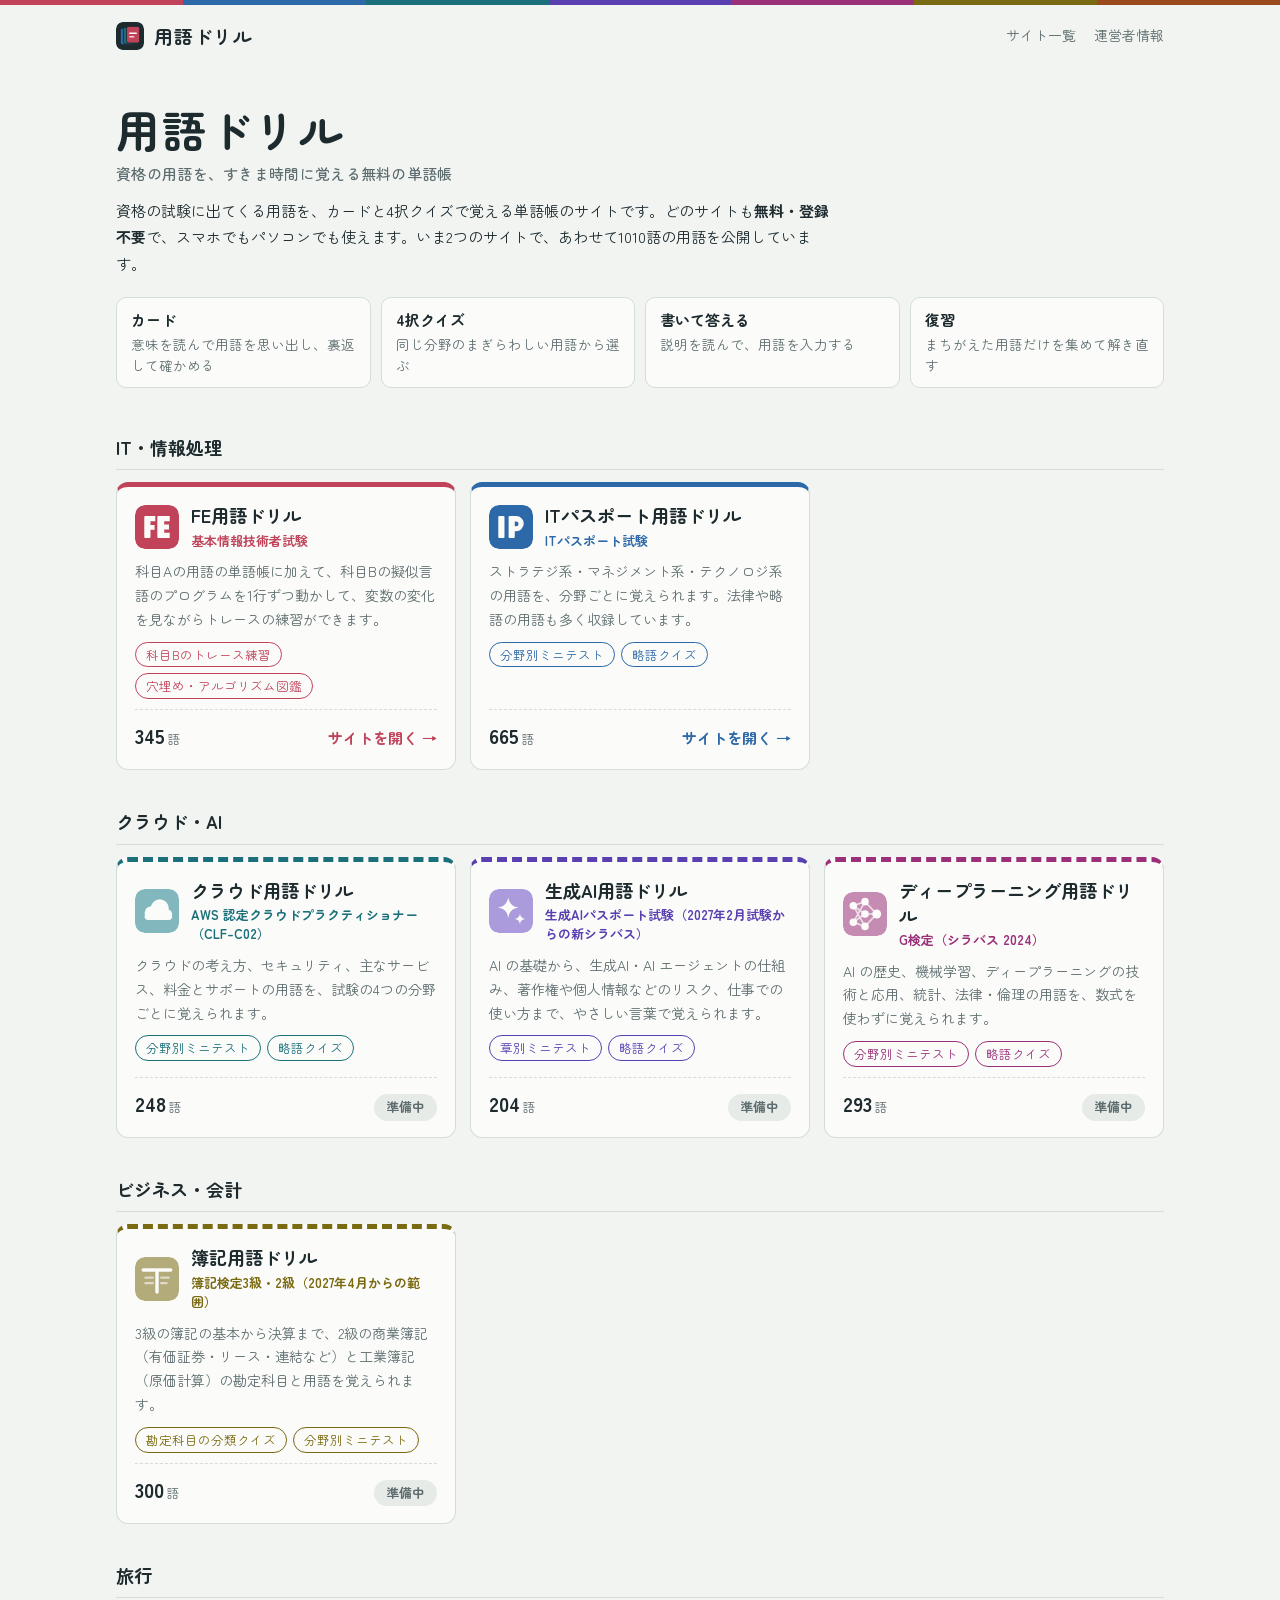
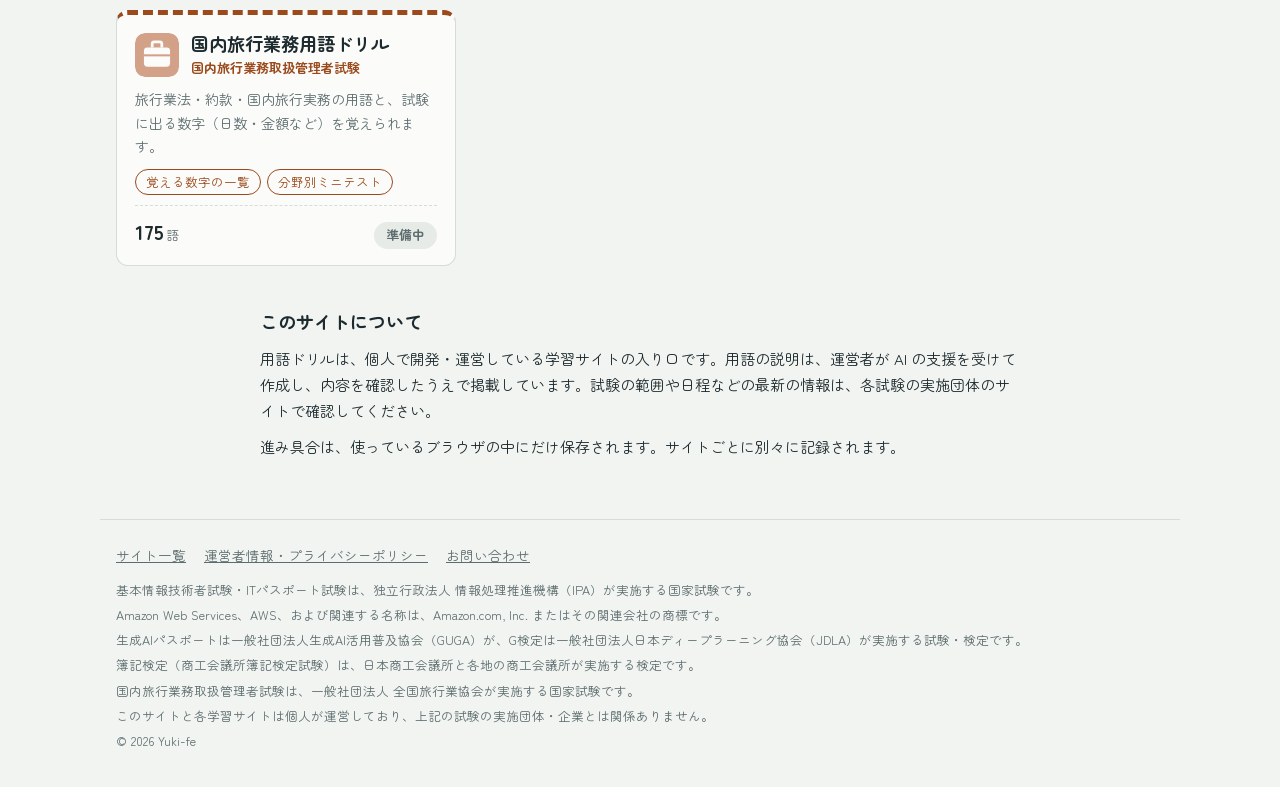
==== docs/index.html @ 8e2fbd69 "簿記用語ドリルの紹介を3級・2級に Co-Authored-By: Claude Opus 5.5 <noreply@anthropic.com>" ====
<!doctype html>
<html lang="ja">
<head>
<meta charset="utf-8">
<meta name="viewport" content="width=device-width, initial-scale=1">
<title>用語ドリル｜資格の用語を、すきま時間に覚える無料の単語帳</title>
<meta name="description" content="基本情報技術者試験・ITパスポート・AWS 認定クラウドプラクティショナー・生成AIパスポート・G検定・簿記検定3級・2級・国内旅行業務取扱管理者の用語を、カードと4択クイズで覚えられる無料の単語帳サイトの一覧です。登録不要で、スマホでも使えます。">
<link rel="canonical" href="https://yogo-drill.com/">
<meta property="og:type" content="website">
<meta property="og:title" content="用語ドリル｜資格の用語を、すきま時間に覚える無料の単語帳">
<meta property="og:description" content="基本情報技術者試験・ITパスポート・AWS 認定クラウドプラクティショナー・生成AIパスポート・G検定・簿記検定3級・2級・国内旅行業務取扱管理者の用語を、カードと4択クイズで覚えられる無料の単語帳サイトの一覧です。登録不要で、スマホでも使えます。">
<meta property="og:url" content="https://yogo-drill.com/">
<meta property="og:site_name" content="用語ドリル">
<meta name="theme-color" content="#1d2a2e">
<link rel="icon" href="favicon.ico" sizes="48x48">
<link rel="icon" href="favicon.svg" type="image/svg+xml">
<link rel="apple-touch-icon" href="apple-touch-icon.png">
<link rel="preconnect" href="https://fonts.googleapis.com">
<link rel="preconnect" href="https://fonts.gstatic.com" crossorigin>
<link rel="stylesheet" href="https://fonts.googleapis.com/css2?family=Zen+Maru+Gothic:wght@400;500;700&display=swap">
<link rel="stylesheet" href="assets/style.css">

<script type="application/ld+json">{"@context": "https://schema.org", "@type": "WebSite", "name": "用語ドリル", "url": "https://yogo-drill.com/", "description": "基本情報技術者試験・ITパスポート・AWS 認定クラウドプラクティショナー・生成AIパスポート・G検定・簿記検定3級・2級・国内旅行業務取扱管理者の用語を、カードと4択クイズで覚えられる無料の単語帳サイトの一覧です。登録不要で、スマホでも使えます。"}</script><script type="application/ld+json">{"@context": "https://schema.org", "@type": "ItemList", "name": "用語ドリルのサイト一覧", "itemListElement": [{"@type": "ListItem", "position": 1, "name": "FE用語ドリル", "url": "https://fe.yogo-drill.com/"}, {"@type": "ListItem", "position": 2, "name": "ITパスポート用語ドリル", "url": "https://ip.yogo-drill.com/"}]}</script>
</head>
<body>
<div class="stripe" aria-hidden="true"><i style="background:#c0435a"></i><i style="background:#2d68a8"></i><i style="background:#1a6f7a"></i><i style="background:#5a3fb0"></i><i style="background:#9b2f7a"></i><i style="background:#7a6a12"></i><i style="background:#9a4a1c"></i></div>
<header class="site-head">
  <a class="brand" href="index.html"><img src="favicon.svg" alt="" width="28" height="28">用語ドリル</a>
  <nav aria-label="メニュー"><a href="index.html#sites">サイト一覧</a><a href="about.html">運営者情報</a></nav>
</header>

<main>
  <section class="hero">
    <h1>用語ドリル<small>資格の用語を、すきま時間に覚える無料の単語帳</small></h1>
    <p>資格の試験に出てくる用語を、カードと4択クイズで覚える単語帳のサイトです。どのサイトも<b>無料・登録不要</b>で、スマホでもパソコンでも使えます。いま2つのサイトで、あわせて1010語の用語を公開しています。</p>
    <ul class="features">
      <li><b>カード</b>意味を読んで用語を思い出し、裏返して確かめる</li>
      <li><b>4択クイズ</b>同じ分野のまぎらわしい用語から選ぶ</li>
      <li><b>書いて答える</b>説明を読んで、用語を入力する</li>
      <li><b>復習</b>まちがえた用語だけを集めて解き直す</li>
    </ul>
  </section>
  <div id="sites"><section class="group"><h2>IT・情報処理</h2><div class="cards"><a class="card" href="https://fe.yogo-drill.com/" style="--cl:#c0435a;--cd:#ec7d91"><div class="card-head"><img src="icons/fe.svg" alt="" width="44" height="44"><div><h3>FE用語ドリル</h3><p class="exam">基本情報技術者試験</p></div></div><p class="desc">科目Aの用語の単語帳に加えて、科目Bの擬似言語のプログラムを1行ずつ動かして、変数の変化を見ながらトレースの練習ができます。</p><ul class="points"><li>科目Bのトレース練習</li><li>穴埋め・アルゴリズム図鑑</li></ul><div class="card-foot"><span class="count"><b>345</b>語</span><span class="go">サイトを開く →</span></div></a><a class="card" href="https://ip.yogo-drill.com/" style="--cl:#2d68a8;--cd:#7db0ea"><div class="card-head"><img src="icons/ip.svg" alt="" width="44" height="44"><div><h3>ITパスポート用語ドリル</h3><p class="exam">ITパスポート試験</p></div></div><p class="desc">ストラテジ系・マネジメント系・テクノロジ系の用語を、分野ごとに覚えられます。法律や略語の用語も多く収録しています。</p><ul class="points"><li>分野別ミニテスト</li><li>略語クイズ</li></ul><div class="card-foot"><span class="count"><b>665</b>語</span><span class="go">サイトを開く →</span></div></a></div></section><section class="group"><h2>クラウド・AI</h2><div class="cards"><div class="card is-soon" style="--cl:#1a6f7a;--cd:#6cc3cf"><div class="card-head"><img src="icons/cloud.svg" alt="" width="44" height="44"><div><h3>クラウド用語ドリル</h3><p class="exam">AWS 認定クラウドプラクティショナー（CLF-C02）</p></div></div><p class="desc">クラウドの考え方、セキュリティ、主なサービス、料金とサポートの用語を、試験の4つの分野ごとに覚えられます。</p><ul class="points"><li>分野別ミニテスト</li><li>略語クイズ</li></ul><div class="card-foot"><span class="count"><b>248</b>語</span><span class="soon">準備中</span></div></div><div class="card is-soon" style="--cl:#5a3fb0;--cd:#b7a4f0"><div class="card-head"><img src="icons/genai.svg" alt="" width="44" height="44"><div><h3>生成AI用語ドリル</h3><p class="exam">生成AIパスポート試験（2027年2月試験からの新シラバス）</p></div></div><p class="desc">AI の基礎から、生成AI・AI エージェントの仕組み、著作権や個人情報などのリスク、仕事での使い方まで、やさしい言葉で覚えられます。</p><ul class="points"><li>章別ミニテスト</li><li>略語クイズ</li></ul><div class="card-foot"><span class="count"><b>204</b>語</span><span class="soon">準備中</span></div></div><div class="card is-soon" style="--cl:#9b2f7a;--cd:#ec8fcd"><div class="card-head"><img src="icons/dl.svg" alt="" width="44" height="44"><div><h3>ディープラーニング用語ドリル</h3><p class="exam">G検定（シラバス 2024）</p></div></div><p class="desc">AI の歴史、機械学習、ディープラーニングの技術と応用、統計、法律・倫理の用語を、数式を使わずに覚えられます。</p><ul class="points"><li>分野別ミニテスト</li><li>略語クイズ</li></ul><div class="card-foot"><span class="count"><b>293</b>語</span><span class="soon">準備中</span></div></div></div></section><section class="group"><h2>ビジネス・会計</h2><div class="cards"><div class="card is-soon" style="--cl:#7a6a12;--cd:#e0c860"><div class="card-head"><img src="icons/boki.svg" alt="" width="44" height="44"><div><h3>簿記用語ドリル</h3><p class="exam">簿記検定3級・2級（2027年4月からの範囲）</p></div></div><p class="desc">3級の簿記の基本から決算まで、2級の商業簿記（有価証券・リース・連結など）と工業簿記（原価計算）の勘定科目と用語を覚えられます。</p><ul class="points"><li>勘定科目の分類クイズ</li><li>分野別ミニテスト</li></ul><div class="card-foot"><span class="count"><b>300</b>語</span><span class="soon">準備中</span></div></div></div></section><section class="group"><h2>旅行</h2><div class="cards"><div class="card is-soon" style="--cl:#9a4a1c;--cd:#e9a77c"><div class="card-head"><img src="icons/travel.svg" alt="" width="44" height="44"><div><h3>国内旅行業務用語ドリル</h3><p class="exam">国内旅行業務取扱管理者試験</p></div></div><p class="desc">旅行業法・約款・国内旅行実務の用語と、試験に出る数字（日数・金額など）を覚えられます。</p><ul class="points"><li>覚える数字の一覧</li><li>分野別ミニテスト</li></ul><div class="card-foot"><span class="count"><b>175</b>語</span><span class="soon">準備中</span></div></div></div></section></div>
  <section class="prose">
    <h2>このサイトについて</h2>
    <p>用語ドリルは、個人で開発・運営している学習サイトの入り口です。用語の説明は、運営者が AI の支援を受けて作成し、内容を確認したうえで掲載しています。試験の範囲や日程などの最新の情報は、各試験の実施団体のサイトで確認してください。</p>
    <p>進み具合は、使っているブラウザの中にだけ保存されます。サイトごとに別々に記録されます。</p>
  </section>
</main>

<footer class="site-foot">
  <nav aria-label="フッター">
    <a href="index.html#sites">サイト一覧</a>
    <a href="about.html">運営者情報・プライバシーポリシー</a>
    <a href="https://forms.gle/s4yB1xMbcoRqZps2A">お問い合わせ</a>
  </nav>
  <p>基本情報技術者試験・ITパスポート試験は、独立行政法人 情報処理推進機構（IPA）が実施する国家試験です。</p><p>Amazon Web Services、AWS、および関連する名称は、Amazon.com, Inc. またはその関連会社の商標です。</p><p>生成AIパスポートは一般社団法人生成AI活用普及協会（GUGA）が、G検定は一般社団法人日本ディープラーニング協会（JDLA）が実施する試験・検定です。</p><p>簿記検定（商工会議所簿記検定試験）は、日本商工会議所と各地の商工会議所が実施する検定です。</p><p>国内旅行業務取扱管理者試験は、一般社団法人 全国旅行業協会が実施する国家試験です。</p><p>このサイトと各学習サイトは個人が運営しており、上記の試験の実施団体・企業とは関係ありません。</p>
  <p>© 2026 Yuki-fe</p>
</footer>
</body>
</html>
---- docs/assets/style.css ----
/* 用語ドリル（入り口のサイト）: 各サイトと同じ紙の色に、サイトごとの差し色を並べる */
:root {
  --bg: #f1f4f1;
  --paper: #fbfcfa;
  --ink: #1d2a2e;
  --muted: #5d6c6e;
  --line: #d5ddd8;
  --soft: #e6ebe7;
  --f-body: "Zen Maru Gothic", "Hiragino Maru Gothic ProN", "BIZ UDPGothic", "Yu Gothic", "Meiryo", sans-serif;
  color-scheme: light;
}
@media (prefers-color-scheme: dark) {
  :root:not([data-theme="light"]) {
    --bg: #141b1d; --paper: #1c2528; --ink: #e5ece9; --muted: #9aaaa9; --line: #2f3c3f; --soft: #243034; color-scheme: dark;
  }
  :root:not([data-theme="light"]) .card { --c: var(--cd); }
}
:root[data-theme="dark"] {
  --bg: #141b1d; --paper: #1c2528; --ink: #e5ece9; --muted: #9aaaa9; --line: #2f3c3f; --soft: #243034; color-scheme: dark;
}
:root[data-theme="dark"] .card { --c: var(--cd); }

* { box-sizing: border-box; }
html { -webkit-text-size-adjust: 100%; }
body { margin: 0; background: var(--bg); color: var(--ink); font-family: var(--f-body); font-size: 15px; line-height: 1.75; }
a { color: inherit; }
img { display: block; }

.stripe { display: flex; height: 5px; }
.stripe i { flex: 1; }

.site-head { max-width: 1080px; margin: 0 auto; padding: 14px 16px; display: flex; align-items: center; justify-content: space-between; gap: 12px; flex-wrap: wrap; }
.brand { display: flex; align-items: center; gap: 10px; font-weight: 700; font-size: 19px; text-decoration: none; letter-spacing: .04em; }
.brand img { border-radius: 7px; }
.site-head nav { display: flex; gap: 18px; font-size: 14px; }
.site-head nav a { text-decoration: none; color: var(--muted); }
.site-head nav a:hover { color: var(--ink); }

main { max-width: 1080px; margin: 0 auto; padding: 8px 16px 48px; }

.hero { padding: 28px 0 8px; }
.hero h1 { font-size: clamp(30px, 6vw, 44px); line-height: 1.25; margin: 0 0 14px; letter-spacing: .04em; }
.hero h1 small { display: block; font-size: 15px; font-weight: 500; color: var(--muted); letter-spacing: .02em; margin-top: 8px; }
.hero > p { max-width: 720px; margin: 0 0 20px; }
.features { list-style: none; padding: 0; margin: 0; display: grid; grid-template-columns: repeat(auto-fit, minmax(200px, 1fr)); gap: 10px; }
.features li { background: var(--paper); border: 1px solid var(--line); border-radius: 10px; padding: 10px 14px; font-size: 13.5px; color: var(--muted); line-height: 1.6; }
.features b { display: block; color: var(--ink); font-size: 15px; margin-bottom: 2px; }

.group { margin-top: 36px; }
.group h2 { font-size: 18px; margin: 0 0 12px; padding-bottom: 6px; border-bottom: 1px solid var(--line); }
.cards { display: grid; grid-template-columns: repeat(auto-fill, minmax(300px, 1fr)); gap: 14px; }
.card { --c: var(--cl); display: flex; flex-direction: column; gap: 10px; background: var(--paper); border: 1px solid var(--line); border-top: 5px solid var(--c); border-radius: 12px; padding: 16px 18px; text-decoration: none; transition: transform .15s, box-shadow .15s; }
a.card:hover { transform: translateY(-2px); box-shadow: 0 6px 18px rgba(0, 0, 0, .08); }
a.card:focus-visible { outline: 3px solid var(--c); outline-offset: 2px; }
.card-head { display: flex; gap: 12px; align-items: center; }
.card-head img { border-radius: 10px; flex: none; }
.card h3 { margin: 0; font-size: 18px; line-height: 1.4; }
.exam { margin: 2px 0 0; font-size: 13px; color: var(--c); font-weight: 700; line-height: 1.5; }
.desc { margin: 0; font-size: 14px; color: var(--muted); line-height: 1.7; }
.points { list-style: none; padding: 0; margin: 0; display: flex; flex-wrap: wrap; gap: 6px; }
.points li { font-size: 12.5px; border: 1px solid var(--c); color: var(--c); border-radius: 999px; padding: 1px 10px; }
.card-foot { margin-top: auto; display: flex; justify-content: space-between; align-items: baseline; padding-top: 8px; border-top: 1px dashed var(--line); }
.count { font-size: 13px; color: var(--muted); }
.count b { font-size: 20px; color: var(--ink); margin-right: 2px; }
.go { font-weight: 700; color: var(--c); }
.soon { font-size: 13px; font-weight: 700; color: var(--muted); background: var(--soft); border-radius: 999px; padding: 2px 12px; }
.card.is-soon { border-top-style: dashed; }
.card.is-soon .card-head img { opacity: .55; }

.prose { max-width: 760px; margin: 40px auto 0; padding: 0 16px 48px; }
main.prose { margin-top: 12px; }
#sites + .prose { padding: 0; }
.prose h1 { font-size: 26px; margin: 16px 0 12px; }
.prose h2 { font-size: 18px; margin: 28px 0 8px; }
.prose p { margin: 0 0 10px; }
.prose a { color: var(--ink); }
.info { border-collapse: collapse; width: 100%; font-size: 14px; }
.info th, .info td { border: 1px solid var(--line); padding: 8px 12px; text-align: left; }
.info th { width: 9em; background: var(--paper); font-weight: 500; }

.site-foot { border-top: 1px solid var(--line); padding: 24px 16px 32px; font-size: 12.5px; color: var(--muted); line-height: 1.7; max-width: 1080px; margin: 0 auto; }
.site-foot nav { display: flex; flex-wrap: wrap; gap: 6px 18px; margin-bottom: 12px; font-size: 13.5px; }
.site-foot p { margin: 0 0 4px; }

@media (max-width: 520px) {
  .cards { grid-template-columns: 1fr; }
  .features { grid-template-columns: 1fr 1fr; }
}
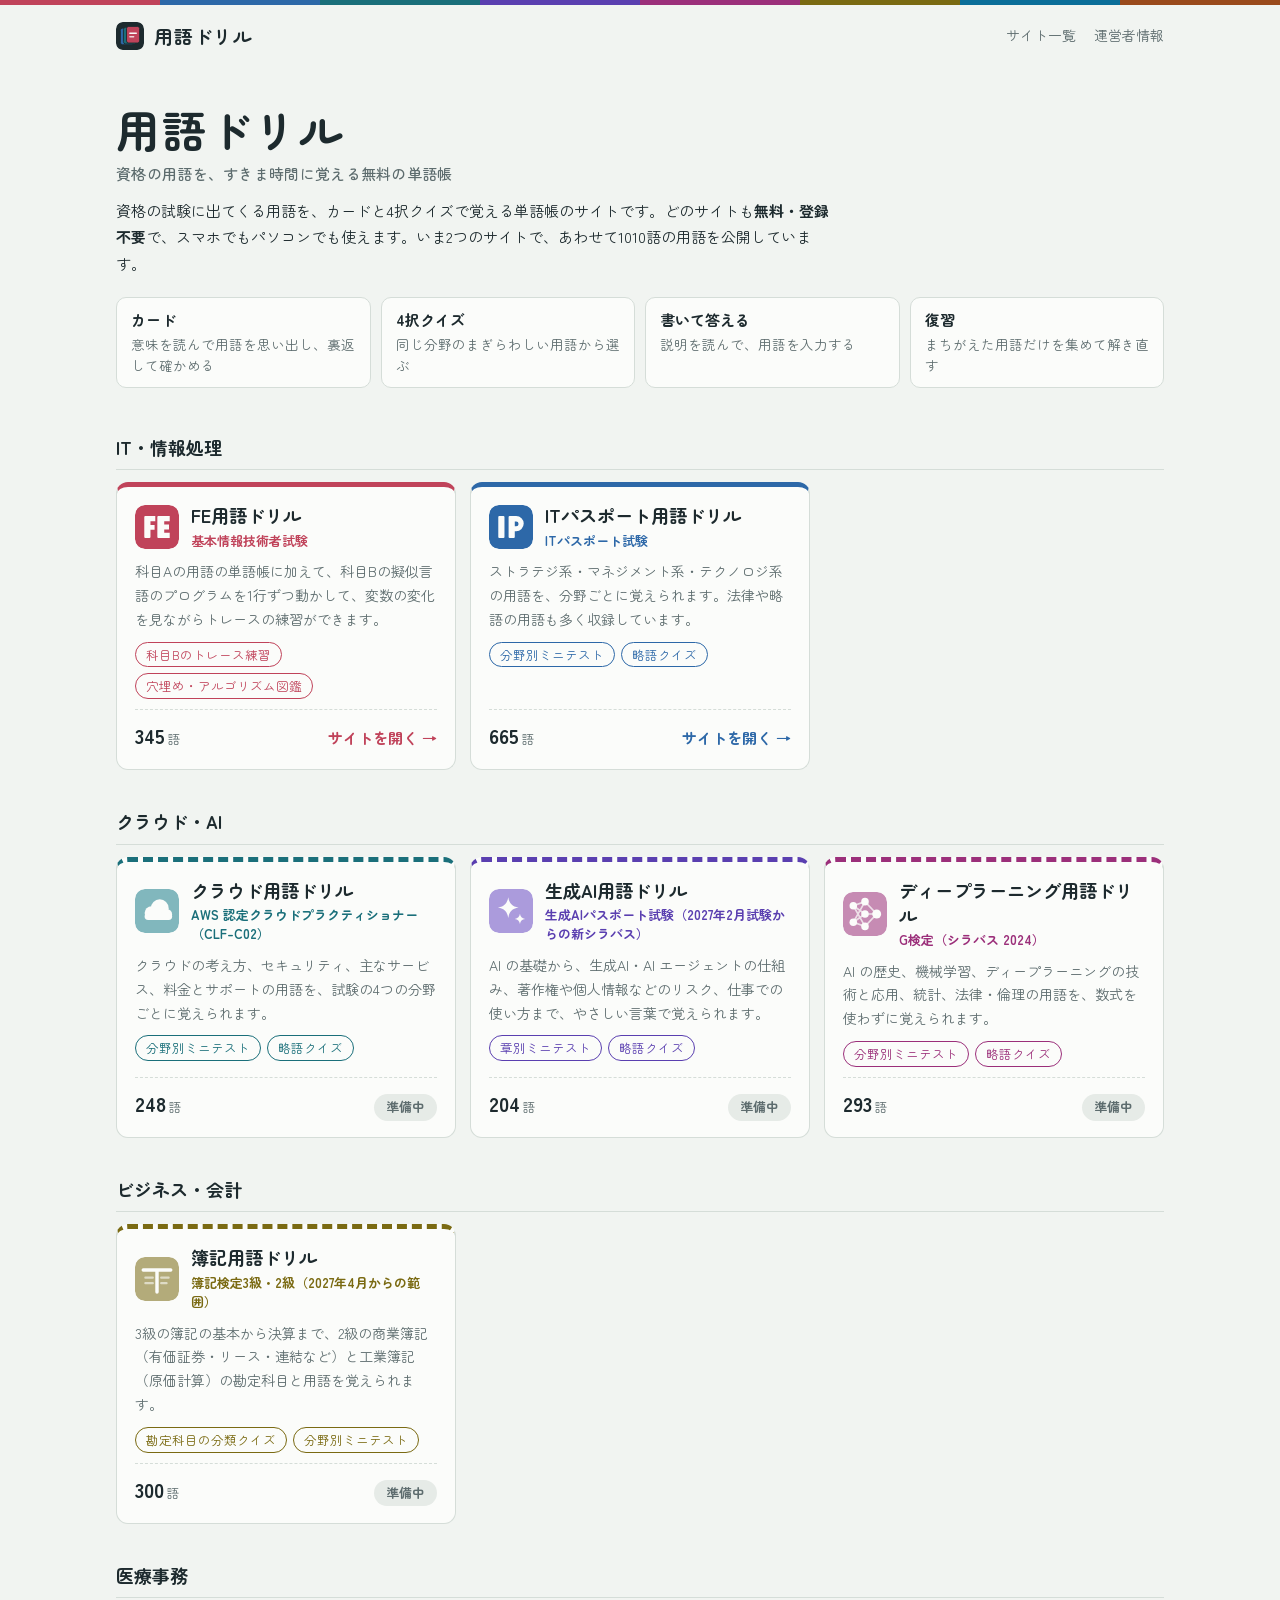
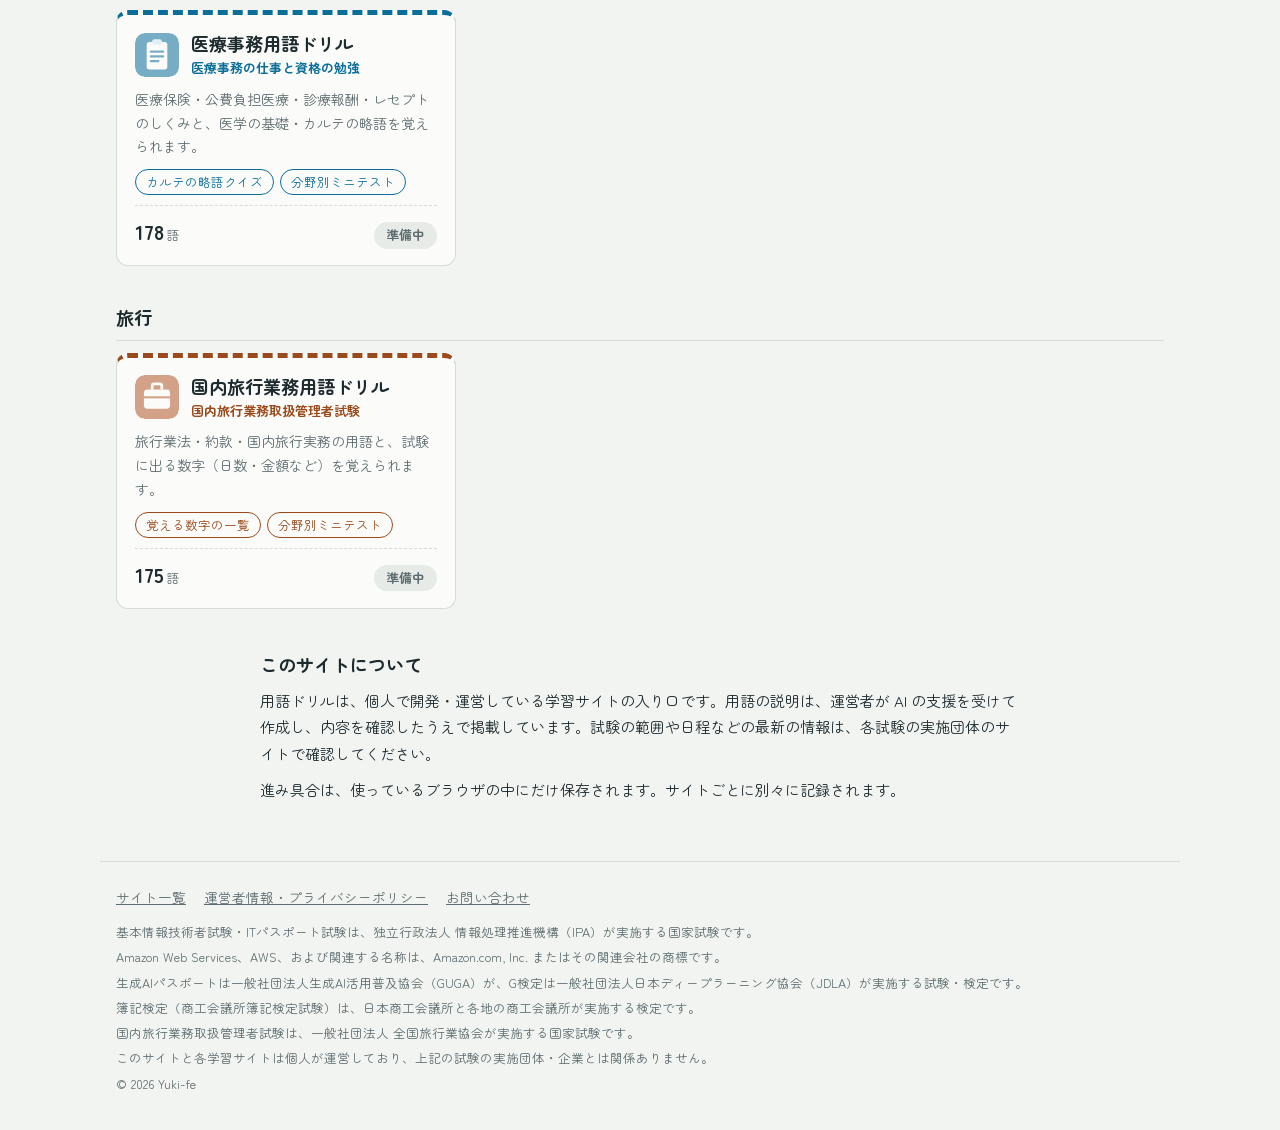
==== commit a94e9862: "医療事務用語ドリルを一覧に加える Co-Authored-By: Claude Opus 5.5 <noreply@anthropic.com>" ====
--- a/docs/index.html
+++ b/docs/index.html
@@ -4,11 +4,11 @@
 <meta charset="utf-8">
 <meta name="viewport" content="width=device-width, initial-scale=1">
 <title>用語ドリル｜資格の用語を、すきま時間に覚える無料の単語帳</title>
-<meta name="description" content="基本情報技術者試験・ITパスポート・AWS 認定クラウドプラクティショナー・生成AIパスポート・G検定・簿記検定3級・2級・国内旅行業務取扱管理者の用語を、カードと4択クイズで覚えられる無料の単語帳サイトの一覧です。登録不要で、スマホでも使えます。">
+<meta name="description" content="基本情報技術者試験・ITパスポート・AWS 認定クラウドプラクティショナー・生成AIパスポート・G検定・簿記検定3級・2級・医療事務・国内旅行業務取扱管理者の用語を、カードと4択クイズで覚えられる無料の単語帳サイトの一覧です。登録不要で、スマホでも使えます。">
 <link rel="canonical" href="https://yogo-drill.com/">
 <meta property="og:type" content="website">
 <meta property="og:title" content="用語ドリル｜資格の用語を、すきま時間に覚える無料の単語帳">
-<meta property="og:description" content="基本情報技術者試験・ITパスポート・AWS 認定クラウドプラクティショナー・生成AIパスポート・G検定・簿記検定3級・2級・国内旅行業務取扱管理者の用語を、カードと4択クイズで覚えられる無料の単語帳サイトの一覧です。登録不要で、スマホでも使えます。">
+<meta property="og:description" content="基本情報技術者試験・ITパスポート・AWS 認定クラウドプラクティショナー・生成AIパスポート・G検定・簿記検定3級・2級・医療事務・国内旅行業務取扱管理者の用語を、カードと4択クイズで覚えられる無料の単語帳サイトの一覧です。登録不要で、スマホでも使えます。">
 <meta property="og:url" content="https://yogo-drill.com/">
 <meta property="og:site_name" content="用語ドリル">
 <meta name="theme-color" content="#1d2a2e">
@@ -20,10 +20,10 @@
 <link rel="stylesheet" href="https://fonts.googleapis.com/css2?family=Zen+Maru+Gothic:wght@400;500;700&display=swap">
 <link rel="stylesheet" href="assets/style.css">
 
-<script type="application/ld+json">{"@context": "https://schema.org", "@type": "WebSite", "name": "用語ドリル", "url": "https://yogo-drill.com/", "description": "基本情報技術者試験・ITパスポート・AWS 認定クラウドプラクティショナー・生成AIパスポート・G検定・簿記検定3級・2級・国内旅行業務取扱管理者の用語を、カードと4択クイズで覚えられる無料の単語帳サイトの一覧です。登録不要で、スマホでも使えます。"}</script><script type="application/ld+json">{"@context": "https://schema.org", "@type": "ItemList", "name": "用語ドリルのサイト一覧", "itemListElement": [{"@type": "ListItem", "position": 1, "name": "FE用語ドリル", "url": "https://fe.yogo-drill.com/"}, {"@type": "ListItem", "position": 2, "name": "ITパスポート用語ドリル", "url": "https://ip.yogo-drill.com/"}]}</script>
+<script type="application/ld+json">{"@context": "https://schema.org", "@type": "WebSite", "name": "用語ドリル", "url": "https://yogo-drill.com/", "description": "基本情報技術者試験・ITパスポート・AWS 認定クラウドプラクティショナー・生成AIパスポート・G検定・簿記検定3級・2級・医療事務・国内旅行業務取扱管理者の用語を、カードと4択クイズで覚えられる無料の単語帳サイトの一覧です。登録不要で、スマホでも使えます。"}</script><script type="application/ld+json">{"@context": "https://schema.org", "@type": "ItemList", "name": "用語ドリルのサイト一覧", "itemListElement": [{"@type": "ListItem", "position": 1, "name": "FE用語ドリル", "url": "https://fe.yogo-drill.com/"}, {"@type": "ListItem", "position": 2, "name": "ITパスポート用語ドリル", "url": "https://ip.yogo-drill.com/"}]}</script>
 </head>
 <body>
-<div class="stripe" aria-hidden="true"><i style="background:#c0435a"></i><i style="background:#2d68a8"></i><i style="background:#1a6f7a"></i><i style="background:#5a3fb0"></i><i style="background:#9b2f7a"></i><i style="background:#7a6a12"></i><i style="background:#9a4a1c"></i></div>
+<div class="stripe" aria-hidden="true"><i style="background:#c0435a"></i><i style="background:#2d68a8"></i><i style="background:#1a6f7a"></i><i style="background:#5a3fb0"></i><i style="background:#9b2f7a"></i><i style="background:#7a6a12"></i><i style="background:#0b6e99"></i><i style="background:#9a4a1c"></i></div>
 <header class="site-head">
   <a class="brand" href="index.html"><img src="favicon.svg" alt="" width="28" height="28">用語ドリル</a>
   <nav aria-label="メニュー"><a href="index.html#sites">サイト一覧</a><a href="about.html">運営者情報</a></nav>
@@ -40,7 +40,7 @@
       <li><b>復習</b>まちがえた用語だけを集めて解き直す</li>
     </ul>
   </section>
-  <div id="sites"><section class="group"><h2>IT・情報処理</h2><div class="cards"><a class="card" href="https://fe.yogo-drill.com/" style="--cl:#c0435a;--cd:#ec7d91"><div class="card-head"><img src="icons/fe.svg" alt="" width="44" height="44"><div><h3>FE用語ドリル</h3><p class="exam">基本情報技術者試験</p></div></div><p class="desc">科目Aの用語の単語帳に加えて、科目Bの擬似言語のプログラムを1行ずつ動かして、変数の変化を見ながらトレースの練習ができます。</p><ul class="points"><li>科目Bのトレース練習</li><li>穴埋め・アルゴリズム図鑑</li></ul><div class="card-foot"><span class="count"><b>345</b>語</span><span class="go">サイトを開く →</span></div></a><a class="card" href="https://ip.yogo-drill.com/" style="--cl:#2d68a8;--cd:#7db0ea"><div class="card-head"><img src="icons/ip.svg" alt="" width="44" height="44"><div><h3>ITパスポート用語ドリル</h3><p class="exam">ITパスポート試験</p></div></div><p class="desc">ストラテジ系・マネジメント系・テクノロジ系の用語を、分野ごとに覚えられます。法律や略語の用語も多く収録しています。</p><ul class="points"><li>分野別ミニテスト</li><li>略語クイズ</li></ul><div class="card-foot"><span class="count"><b>665</b>語</span><span class="go">サイトを開く →</span></div></a></div></section><section class="group"><h2>クラウド・AI</h2><div class="cards"><div class="card is-soon" style="--cl:#1a6f7a;--cd:#6cc3cf"><div class="card-head"><img src="icons/cloud.svg" alt="" width="44" height="44"><div><h3>クラウド用語ドリル</h3><p class="exam">AWS 認定クラウドプラクティショナー（CLF-C02）</p></div></div><p class="desc">クラウドの考え方、セキュリティ、主なサービス、料金とサポートの用語を、試験の4つの分野ごとに覚えられます。</p><ul class="points"><li>分野別ミニテスト</li><li>略語クイズ</li></ul><div class="card-foot"><span class="count"><b>248</b>語</span><span class="soon">準備中</span></div></div><div class="card is-soon" style="--cl:#5a3fb0;--cd:#b7a4f0"><div class="card-head"><img src="icons/genai.svg" alt="" width="44" height="44"><div><h3>生成AI用語ドリル</h3><p class="exam">生成AIパスポート試験（2027年2月試験からの新シラバス）</p></div></div><p class="desc">AI の基礎から、生成AI・AI エージェントの仕組み、著作権や個人情報などのリスク、仕事での使い方まで、やさしい言葉で覚えられます。</p><ul class="points"><li>章別ミニテスト</li><li>略語クイズ</li></ul><div class="card-foot"><span class="count"><b>204</b>語</span><span class="soon">準備中</span></div></div><div class="card is-soon" style="--cl:#9b2f7a;--cd:#ec8fcd"><div class="card-head"><img src="icons/dl.svg" alt="" width="44" height="44"><div><h3>ディープラーニング用語ドリル</h3><p class="exam">G検定（シラバス 2024）</p></div></div><p class="desc">AI の歴史、機械学習、ディープラーニングの技術と応用、統計、法律・倫理の用語を、数式を使わずに覚えられます。</p><ul class="points"><li>分野別ミニテスト</li><li>略語クイズ</li></ul><div class="card-foot"><span class="count"><b>293</b>語</span><span class="soon">準備中</span></div></div></div></section><section class="group"><h2>ビジネス・会計</h2><div class="cards"><div class="card is-soon" style="--cl:#7a6a12;--cd:#e0c860"><div class="card-head"><img src="icons/boki.svg" alt="" width="44" height="44"><div><h3>簿記用語ドリル</h3><p class="exam">簿記検定3級・2級（2027年4月からの範囲）</p></div></div><p class="desc">3級の簿記の基本から決算まで、2級の商業簿記（有価証券・リース・連結など）と工業簿記（原価計算）の勘定科目と用語を覚えられます。</p><ul class="points"><li>勘定科目の分類クイズ</li><li>分野別ミニテスト</li></ul><div class="card-foot"><span class="count"><b>300</b>語</span><span class="soon">準備中</span></div></div></div></section><section class="group"><h2>旅行</h2><div class="cards"><div class="card is-soon" style="--cl:#9a4a1c;--cd:#e9a77c"><div class="card-head"><img src="icons/travel.svg" alt="" width="44" height="44"><div><h3>国内旅行業務用語ドリル</h3><p class="exam">国内旅行業務取扱管理者試験</p></div></div><p class="desc">旅行業法・約款・国内旅行実務の用語と、試験に出る数字（日数・金額など）を覚えられます。</p><ul class="points"><li>覚える数字の一覧</li><li>分野別ミニテスト</li></ul><div class="card-foot"><span class="count"><b>175</b>語</span><span class="soon">準備中</span></div></div></div></section></div>
+  <div id="sites"><section class="group"><h2>IT・情報処理</h2><div class="cards"><a class="card" href="https://fe.yogo-drill.com/" style="--cl:#c0435a;--cd:#ec7d91"><div class="card-head"><img src="icons/fe.svg" alt="" width="44" height="44"><div><h3>FE用語ドリル</h3><p class="exam">基本情報技術者試験</p></div></div><p class="desc">科目Aの用語の単語帳に加えて、科目Bの擬似言語のプログラムを1行ずつ動かして、変数の変化を見ながらトレースの練習ができます。</p><ul class="points"><li>科目Bのトレース練習</li><li>穴埋め・アルゴリズム図鑑</li></ul><div class="card-foot"><span class="count"><b>345</b>語</span><span class="go">サイトを開く →</span></div></a><a class="card" href="https://ip.yogo-drill.com/" style="--cl:#2d68a8;--cd:#7db0ea"><div class="card-head"><img src="icons/ip.svg" alt="" width="44" height="44"><div><h3>ITパスポート用語ドリル</h3><p class="exam">ITパスポート試験</p></div></div><p class="desc">ストラテジ系・マネジメント系・テクノロジ系の用語を、分野ごとに覚えられます。法律や略語の用語も多く収録しています。</p><ul class="points"><li>分野別ミニテスト</li><li>略語クイズ</li></ul><div class="card-foot"><span class="count"><b>665</b>語</span><span class="go">サイトを開く →</span></div></a></div></section><section class="group"><h2>クラウド・AI</h2><div class="cards"><div class="card is-soon" style="--cl:#1a6f7a;--cd:#6cc3cf"><div class="card-head"><img src="icons/cloud.svg" alt="" width="44" height="44"><div><h3>クラウド用語ドリル</h3><p class="exam">AWS 認定クラウドプラクティショナー（CLF-C02）</p></div></div><p class="desc">クラウドの考え方、セキュリティ、主なサービス、料金とサポートの用語を、試験の4つの分野ごとに覚えられます。</p><ul class="points"><li>分野別ミニテスト</li><li>略語クイズ</li></ul><div class="card-foot"><span class="count"><b>248</b>語</span><span class="soon">準備中</span></div></div><div class="card is-soon" style="--cl:#5a3fb0;--cd:#b7a4f0"><div class="card-head"><img src="icons/genai.svg" alt="" width="44" height="44"><div><h3>生成AI用語ドリル</h3><p class="exam">生成AIパスポート試験（2027年2月試験からの新シラバス）</p></div></div><p class="desc">AI の基礎から、生成AI・AI エージェントの仕組み、著作権や個人情報などのリスク、仕事での使い方まで、やさしい言葉で覚えられます。</p><ul class="points"><li>章別ミニテスト</li><li>略語クイズ</li></ul><div class="card-foot"><span class="count"><b>204</b>語</span><span class="soon">準備中</span></div></div><div class="card is-soon" style="--cl:#9b2f7a;--cd:#ec8fcd"><div class="card-head"><img src="icons/dl.svg" alt="" width="44" height="44"><div><h3>ディープラーニング用語ドリル</h3><p class="exam">G検定（シラバス 2024）</p></div></div><p class="desc">AI の歴史、機械学習、ディープラーニングの技術と応用、統計、法律・倫理の用語を、数式を使わずに覚えられます。</p><ul class="points"><li>分野別ミニテスト</li><li>略語クイズ</li></ul><div class="card-foot"><span class="count"><b>293</b>語</span><span class="soon">準備中</span></div></div></div></section><section class="group"><h2>ビジネス・会計</h2><div class="cards"><div class="card is-soon" style="--cl:#7a6a12;--cd:#e0c860"><div class="card-head"><img src="icons/boki.svg" alt="" width="44" height="44"><div><h3>簿記用語ドリル</h3><p class="exam">簿記検定3級・2級（2027年4月からの範囲）</p></div></div><p class="desc">3級の簿記の基本から決算まで、2級の商業簿記（有価証券・リース・連結など）と工業簿記（原価計算）の勘定科目と用語を覚えられます。</p><ul class="points"><li>勘定科目の分類クイズ</li><li>分野別ミニテスト</li></ul><div class="card-foot"><span class="count"><b>300</b>語</span><span class="soon">準備中</span></div></div></div></section><section class="group"><h2>医療事務</h2><div class="cards"><div class="card is-soon" style="--cl:#0b6e99;--cd:#6cc0e6"><div class="card-head"><img src="icons/iryo.svg" alt="" width="44" height="44"><div><h3>医療事務用語ドリル</h3><p class="exam">医療事務の仕事と資格の勉強</p></div></div><p class="desc">医療保険・公費負担医療・診療報酬・レセプトのしくみと、医学の基礎・カルテの略語を覚えられます。</p><ul class="points"><li>カルテの略語クイズ</li><li>分野別ミニテスト</li></ul><div class="card-foot"><span class="count"><b>178</b>語</span><span class="soon">準備中</span></div></div></div></section><section class="group"><h2>旅行</h2><div class="cards"><div class="card is-soon" style="--cl:#9a4a1c;--cd:#e9a77c"><div class="card-head"><img src="icons/travel.svg" alt="" width="44" height="44"><div><h3>国内旅行業務用語ドリル</h3><p class="exam">国内旅行業務取扱管理者試験</p></div></div><p class="desc">旅行業法・約款・国内旅行実務の用語と、試験に出る数字（日数・金額など）を覚えられます。</p><ul class="points"><li>覚える数字の一覧</li><li>分野別ミニテスト</li></ul><div class="card-foot"><span class="count"><b>175</b>語</span><span class="soon">準備中</span></div></div></div></section></div>
   <section class="prose">
     <h2>このサイトについて</h2>
     <p>用語ドリルは、個人で開発・運営している学習サイトの入り口です。用語の説明は、運営者が AI の支援を受けて作成し、内容を確認したうえで掲載しています。試験の範囲や日程などの最新の情報は、各試験の実施団体のサイトで確認してください。</p>
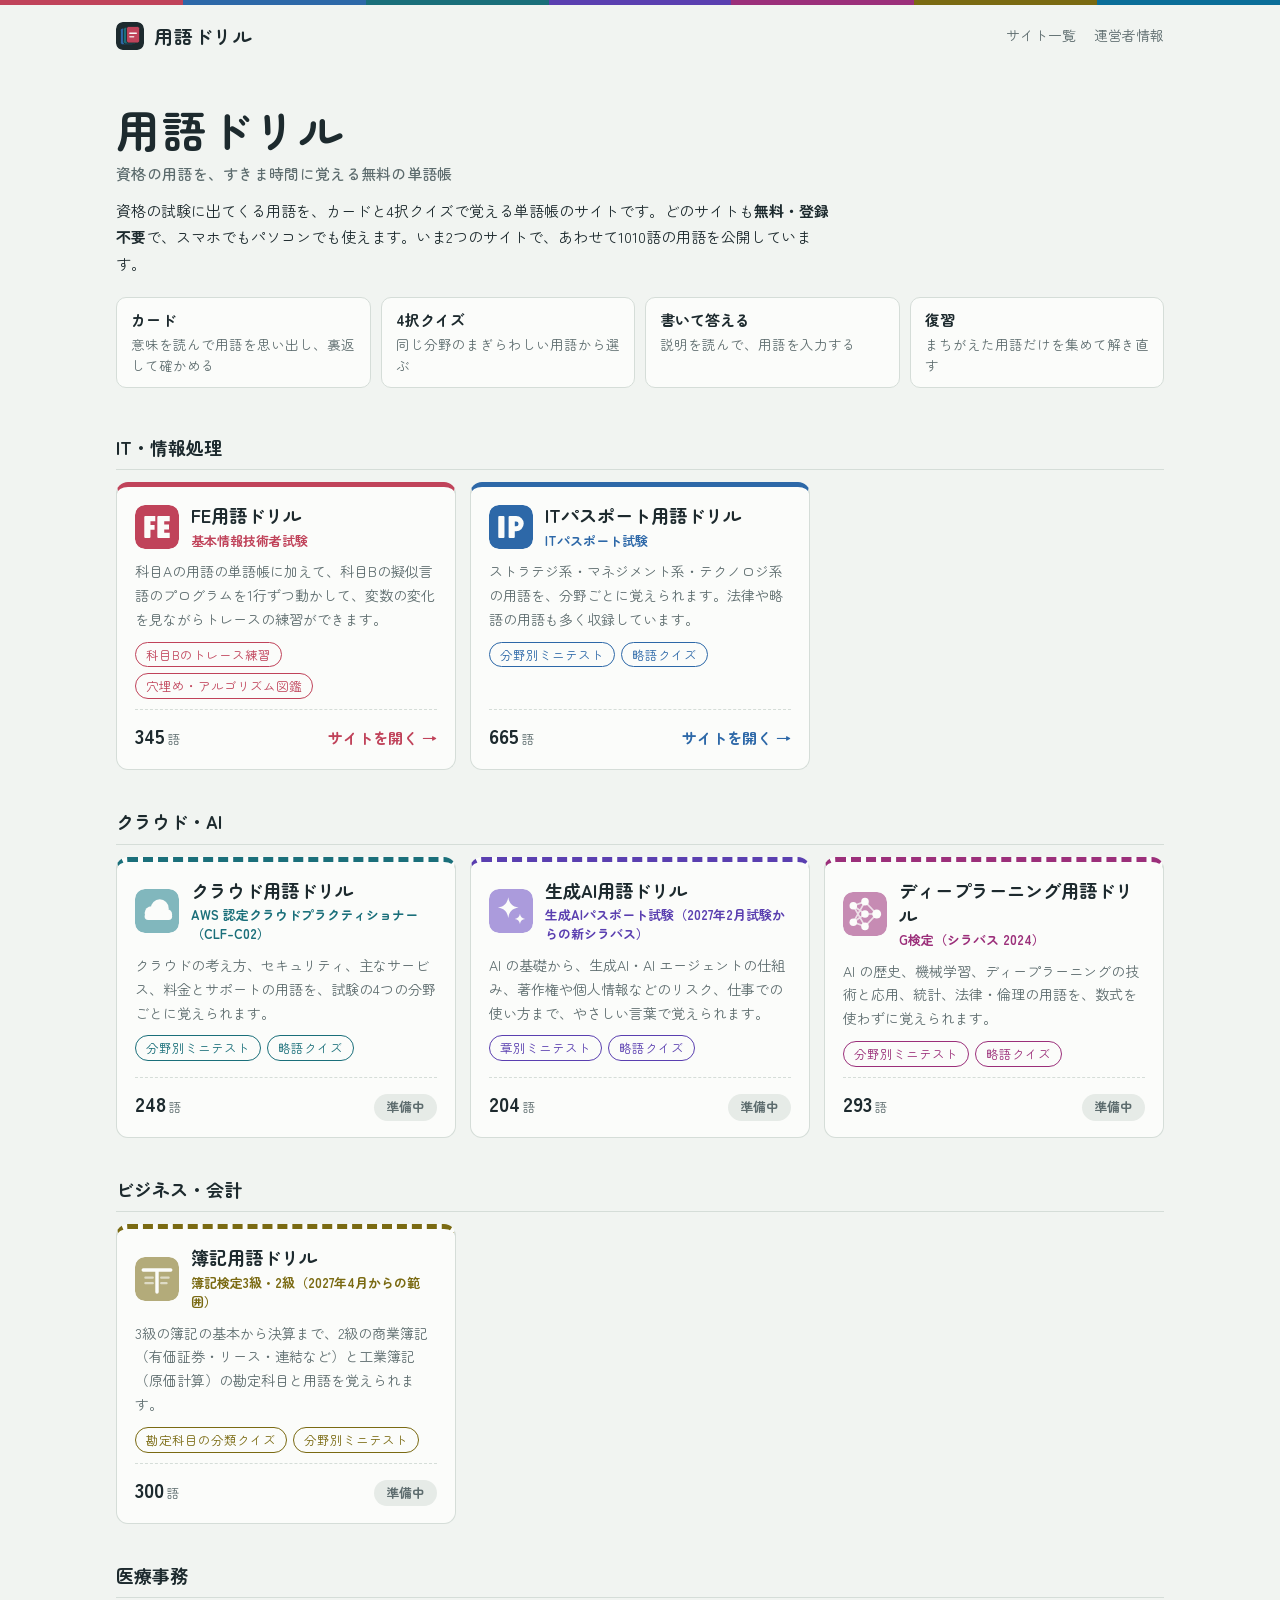
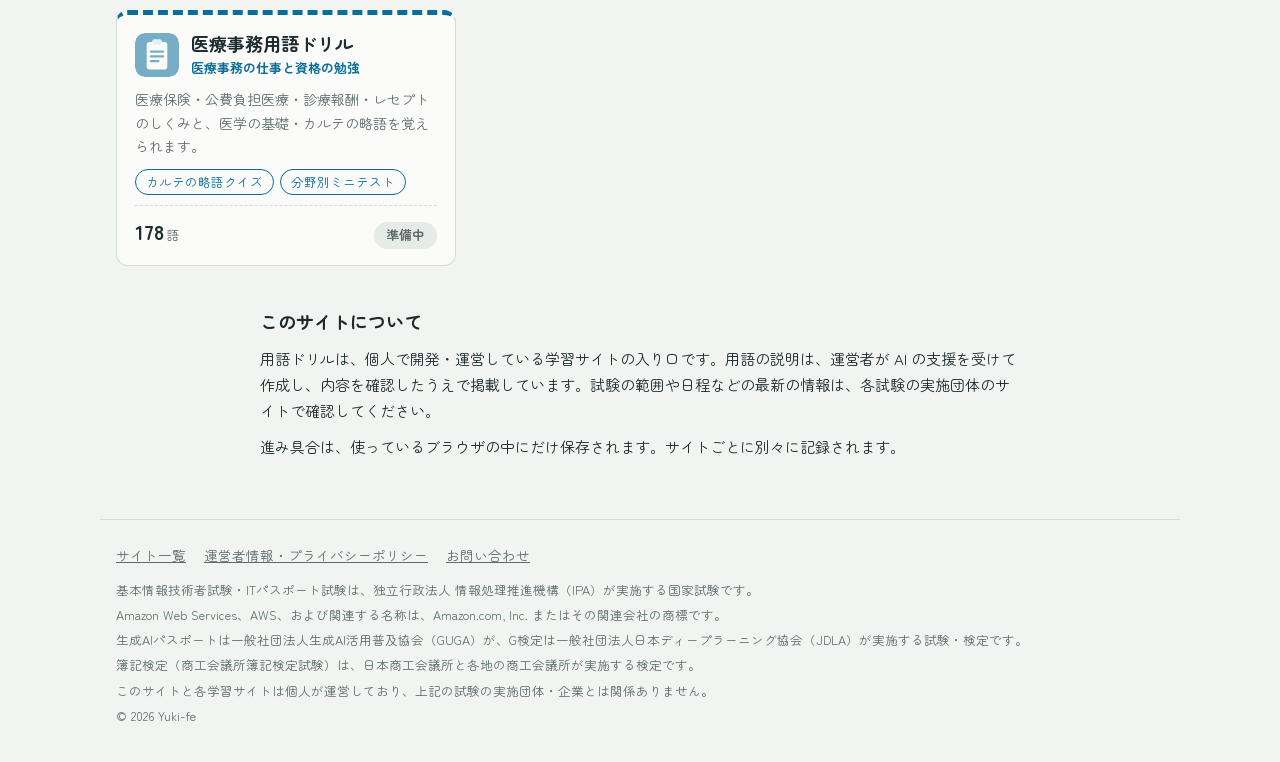
==== commit 6b3feb75: "旅行のサイトを一覧から外す Co-Authored-By: Claude Opus 5.5 <noreply@anthropic.com>" ====
--- a/docs/index.html
+++ b/docs/index.html
@@ -4,11 +4,11 @@
 <meta charset="utf-8">
 <meta name="viewport" content="width=device-width, initial-scale=1">
 <title>用語ドリル｜資格の用語を、すきま時間に覚える無料の単語帳</title>
-<meta name="description" content="基本情報技術者試験・ITパスポート・AWS 認定クラウドプラクティショナー・生成AIパスポート・G検定・簿記検定3級・2級・医療事務・国内旅行業務取扱管理者の用語を、カードと4択クイズで覚えられる無料の単語帳サイトの一覧です。登録不要で、スマホでも使えます。">
+<meta name="description" content="基本情報技術者試験・ITパスポート・AWS 認定クラウドプラクティショナー・生成AIパスポート・G検定・簿記検定3級・2級・医療事務の用語を、カードと4択クイズで覚えられる無料の単語帳サイトの一覧です。登録不要で、スマホでも使えます。">
 <link rel="canonical" href="https://yogo-drill.com/">
 <meta property="og:type" content="website">
 <meta property="og:title" content="用語ドリル｜資格の用語を、すきま時間に覚える無料の単語帳">
-<meta property="og:description" content="基本情報技術者試験・ITパスポート・AWS 認定クラウドプラクティショナー・生成AIパスポート・G検定・簿記検定3級・2級・医療事務・国内旅行業務取扱管理者の用語を、カードと4択クイズで覚えられる無料の単語帳サイトの一覧です。登録不要で、スマホでも使えます。">
+<meta property="og:description" content="基本情報技術者試験・ITパスポート・AWS 認定クラウドプラクティショナー・生成AIパスポート・G検定・簿記検定3級・2級・医療事務の用語を、カードと4択クイズで覚えられる無料の単語帳サイトの一覧です。登録不要で、スマホでも使えます。">
 <meta property="og:url" content="https://yogo-drill.com/">
 <meta property="og:site_name" content="用語ドリル">
 <meta name="theme-color" content="#1d2a2e">
@@ -20,10 +20,10 @@
 <link rel="stylesheet" href="https://fonts.googleapis.com/css2?family=Zen+Maru+Gothic:wght@400;500;700&display=swap">
 <link rel="stylesheet" href="assets/style.css">
 
-<script type="application/ld+json">{"@context": "https://schema.org", "@type": "WebSite", "name": "用語ドリル", "url": "https://yogo-drill.com/", "description": "基本情報技術者試験・ITパスポート・AWS 認定クラウドプラクティショナー・生成AIパスポート・G検定・簿記検定3級・2級・医療事務・国内旅行業務取扱管理者の用語を、カードと4択クイズで覚えられる無料の単語帳サイトの一覧です。登録不要で、スマホでも使えます。"}</script><script type="application/ld+json">{"@context": "https://schema.org", "@type": "ItemList", "name": "用語ドリルのサイト一覧", "itemListElement": [{"@type": "ListItem", "position": 1, "name": "FE用語ドリル", "url": "https://fe.yogo-drill.com/"}, {"@type": "ListItem", "position": 2, "name": "ITパスポート用語ドリル", "url": "https://ip.yogo-drill.com/"}]}</script>
+<script type="application/ld+json">{"@context": "https://schema.org", "@type": "WebSite", "name": "用語ドリル", "url": "https://yogo-drill.com/", "description": "基本情報技術者試験・ITパスポート・AWS 認定クラウドプラクティショナー・生成AIパスポート・G検定・簿記検定3級・2級・医療事務の用語を、カードと4択クイズで覚えられる無料の単語帳サイトの一覧です。登録不要で、スマホでも使えます。"}</script><script type="application/ld+json">{"@context": "https://schema.org", "@type": "ItemList", "name": "用語ドリルのサイト一覧", "itemListElement": [{"@type": "ListItem", "position": 1, "name": "FE用語ドリル", "url": "https://fe.yogo-drill.com/"}, {"@type": "ListItem", "position": 2, "name": "ITパスポート用語ドリル", "url": "https://ip.yogo-drill.com/"}]}</script>
 </head>
 <body>
-<div class="stripe" aria-hidden="true"><i style="background:#c0435a"></i><i style="background:#2d68a8"></i><i style="background:#1a6f7a"></i><i style="background:#5a3fb0"></i><i style="background:#9b2f7a"></i><i style="background:#7a6a12"></i><i style="background:#0b6e99"></i><i style="background:#9a4a1c"></i></div>
+<div class="stripe" aria-hidden="true"><i style="background:#c0435a"></i><i style="background:#2d68a8"></i><i style="background:#1a6f7a"></i><i style="background:#5a3fb0"></i><i style="background:#9b2f7a"></i><i style="background:#7a6a12"></i><i style="background:#0b6e99"></i></div>
 <header class="site-head">
   <a class="brand" href="index.html"><img src="favicon.svg" alt="" width="28" height="28">用語ドリル</a>
   <nav aria-label="メニュー"><a href="index.html#sites">サイト一覧</a><a href="about.html">運営者情報</a></nav>
@@ -40,7 +40,7 @@
       <li><b>復習</b>まちがえた用語だけを集めて解き直す</li>
     </ul>
   </section>
-  <div id="sites"><section class="group"><h2>IT・情報処理</h2><div class="cards"><a class="card" href="https://fe.yogo-drill.com/" style="--cl:#c0435a;--cd:#ec7d91"><div class="card-head"><img src="icons/fe.svg" alt="" width="44" height="44"><div><h3>FE用語ドリル</h3><p class="exam">基本情報技術者試験</p></div></div><p class="desc">科目Aの用語の単語帳に加えて、科目Bの擬似言語のプログラムを1行ずつ動かして、変数の変化を見ながらトレースの練習ができます。</p><ul class="points"><li>科目Bのトレース練習</li><li>穴埋め・アルゴリズム図鑑</li></ul><div class="card-foot"><span class="count"><b>345</b>語</span><span class="go">サイトを開く →</span></div></a><a class="card" href="https://ip.yogo-drill.com/" style="--cl:#2d68a8;--cd:#7db0ea"><div class="card-head"><img src="icons/ip.svg" alt="" width="44" height="44"><div><h3>ITパスポート用語ドリル</h3><p class="exam">ITパスポート試験</p></div></div><p class="desc">ストラテジ系・マネジメント系・テクノロジ系の用語を、分野ごとに覚えられます。法律や略語の用語も多く収録しています。</p><ul class="points"><li>分野別ミニテスト</li><li>略語クイズ</li></ul><div class="card-foot"><span class="count"><b>665</b>語</span><span class="go">サイトを開く →</span></div></a></div></section><section class="group"><h2>クラウド・AI</h2><div class="cards"><div class="card is-soon" style="--cl:#1a6f7a;--cd:#6cc3cf"><div class="card-head"><img src="icons/cloud.svg" alt="" width="44" height="44"><div><h3>クラウド用語ドリル</h3><p class="exam">AWS 認定クラウドプラクティショナー（CLF-C02）</p></div></div><p class="desc">クラウドの考え方、セキュリティ、主なサービス、料金とサポートの用語を、試験の4つの分野ごとに覚えられます。</p><ul class="points"><li>分野別ミニテスト</li><li>略語クイズ</li></ul><div class="card-foot"><span class="count"><b>248</b>語</span><span class="soon">準備中</span></div></div><div class="card is-soon" style="--cl:#5a3fb0;--cd:#b7a4f0"><div class="card-head"><img src="icons/genai.svg" alt="" width="44" height="44"><div><h3>生成AI用語ドリル</h3><p class="exam">生成AIパスポート試験（2027年2月試験からの新シラバス）</p></div></div><p class="desc">AI の基礎から、生成AI・AI エージェントの仕組み、著作権や個人情報などのリスク、仕事での使い方まで、やさしい言葉で覚えられます。</p><ul class="points"><li>章別ミニテスト</li><li>略語クイズ</li></ul><div class="card-foot"><span class="count"><b>204</b>語</span><span class="soon">準備中</span></div></div><div class="card is-soon" style="--cl:#9b2f7a;--cd:#ec8fcd"><div class="card-head"><img src="icons/dl.svg" alt="" width="44" height="44"><div><h3>ディープラーニング用語ドリル</h3><p class="exam">G検定（シラバス 2024）</p></div></div><p class="desc">AI の歴史、機械学習、ディープラーニングの技術と応用、統計、法律・倫理の用語を、数式を使わずに覚えられます。</p><ul class="points"><li>分野別ミニテスト</li><li>略語クイズ</li></ul><div class="card-foot"><span class="count"><b>293</b>語</span><span class="soon">準備中</span></div></div></div></section><section class="group"><h2>ビジネス・会計</h2><div class="cards"><div class="card is-soon" style="--cl:#7a6a12;--cd:#e0c860"><div class="card-head"><img src="icons/boki.svg" alt="" width="44" height="44"><div><h3>簿記用語ドリル</h3><p class="exam">簿記検定3級・2級（2027年4月からの範囲）</p></div></div><p class="desc">3級の簿記の基本から決算まで、2級の商業簿記（有価証券・リース・連結など）と工業簿記（原価計算）の勘定科目と用語を覚えられます。</p><ul class="points"><li>勘定科目の分類クイズ</li><li>分野別ミニテスト</li></ul><div class="card-foot"><span class="count"><b>300</b>語</span><span class="soon">準備中</span></div></div></div></section><section class="group"><h2>医療事務</h2><div class="cards"><div class="card is-soon" style="--cl:#0b6e99;--cd:#6cc0e6"><div class="card-head"><img src="icons/iryo.svg" alt="" width="44" height="44"><div><h3>医療事務用語ドリル</h3><p class="exam">医療事務の仕事と資格の勉強</p></div></div><p class="desc">医療保険・公費負担医療・診療報酬・レセプトのしくみと、医学の基礎・カルテの略語を覚えられます。</p><ul class="points"><li>カルテの略語クイズ</li><li>分野別ミニテスト</li></ul><div class="card-foot"><span class="count"><b>178</b>語</span><span class="soon">準備中</span></div></div></div></section><section class="group"><h2>旅行</h2><div class="cards"><div class="card is-soon" style="--cl:#9a4a1c;--cd:#e9a77c"><div class="card-head"><img src="icons/travel.svg" alt="" width="44" height="44"><div><h3>国内旅行業務用語ドリル</h3><p class="exam">国内旅行業務取扱管理者試験</p></div></div><p class="desc">旅行業法・約款・国内旅行実務の用語と、試験に出る数字（日数・金額など）を覚えられます。</p><ul class="points"><li>覚える数字の一覧</li><li>分野別ミニテスト</li></ul><div class="card-foot"><span class="count"><b>175</b>語</span><span class="soon">準備中</span></div></div></div></section></div>
+  <div id="sites"><section class="group"><h2>IT・情報処理</h2><div class="cards"><a class="card" href="https://fe.yogo-drill.com/" style="--cl:#c0435a;--cd:#ec7d91"><div class="card-head"><img src="icons/fe.svg" alt="" width="44" height="44"><div><h3>FE用語ドリル</h3><p class="exam">基本情報技術者試験</p></div></div><p class="desc">科目Aの用語の単語帳に加えて、科目Bの擬似言語のプログラムを1行ずつ動かして、変数の変化を見ながらトレースの練習ができます。</p><ul class="points"><li>科目Bのトレース練習</li><li>穴埋め・アルゴリズム図鑑</li></ul><div class="card-foot"><span class="count"><b>345</b>語</span><span class="go">サイトを開く →</span></div></a><a class="card" href="https://ip.yogo-drill.com/" style="--cl:#2d68a8;--cd:#7db0ea"><div class="card-head"><img src="icons/ip.svg" alt="" width="44" height="44"><div><h3>ITパスポート用語ドリル</h3><p class="exam">ITパスポート試験</p></div></div><p class="desc">ストラテジ系・マネジメント系・テクノロジ系の用語を、分野ごとに覚えられます。法律や略語の用語も多く収録しています。</p><ul class="points"><li>分野別ミニテスト</li><li>略語クイズ</li></ul><div class="card-foot"><span class="count"><b>665</b>語</span><span class="go">サイトを開く →</span></div></a></div></section><section class="group"><h2>クラウド・AI</h2><div class="cards"><div class="card is-soon" style="--cl:#1a6f7a;--cd:#6cc3cf"><div class="card-head"><img src="icons/cloud.svg" alt="" width="44" height="44"><div><h3>クラウド用語ドリル</h3><p class="exam">AWS 認定クラウドプラクティショナー（CLF-C02）</p></div></div><p class="desc">クラウドの考え方、セキュリティ、主なサービス、料金とサポートの用語を、試験の4つの分野ごとに覚えられます。</p><ul class="points"><li>分野別ミニテスト</li><li>略語クイズ</li></ul><div class="card-foot"><span class="count"><b>248</b>語</span><span class="soon">準備中</span></div></div><div class="card is-soon" style="--cl:#5a3fb0;--cd:#b7a4f0"><div class="card-head"><img src="icons/genai.svg" alt="" width="44" height="44"><div><h3>生成AI用語ドリル</h3><p class="exam">生成AIパスポート試験（2027年2月試験からの新シラバス）</p></div></div><p class="desc">AI の基礎から、生成AI・AI エージェントの仕組み、著作権や個人情報などのリスク、仕事での使い方まで、やさしい言葉で覚えられます。</p><ul class="points"><li>章別ミニテスト</li><li>略語クイズ</li></ul><div class="card-foot"><span class="count"><b>204</b>語</span><span class="soon">準備中</span></div></div><div class="card is-soon" style="--cl:#9b2f7a;--cd:#ec8fcd"><div class="card-head"><img src="icons/dl.svg" alt="" width="44" height="44"><div><h3>ディープラーニング用語ドリル</h3><p class="exam">G検定（シラバス 2024）</p></div></div><p class="desc">AI の歴史、機械学習、ディープラーニングの技術と応用、統計、法律・倫理の用語を、数式を使わずに覚えられます。</p><ul class="points"><li>分野別ミニテスト</li><li>略語クイズ</li></ul><div class="card-foot"><span class="count"><b>293</b>語</span><span class="soon">準備中</span></div></div></div></section><section class="group"><h2>ビジネス・会計</h2><div class="cards"><div class="card is-soon" style="--cl:#7a6a12;--cd:#e0c860"><div class="card-head"><img src="icons/boki.svg" alt="" width="44" height="44"><div><h3>簿記用語ドリル</h3><p class="exam">簿記検定3級・2級（2027年4月からの範囲）</p></div></div><p class="desc">3級の簿記の基本から決算まで、2級の商業簿記（有価証券・リース・連結など）と工業簿記（原価計算）の勘定科目と用語を覚えられます。</p><ul class="points"><li>勘定科目の分類クイズ</li><li>分野別ミニテスト</li></ul><div class="card-foot"><span class="count"><b>300</b>語</span><span class="soon">準備中</span></div></div></div></section><section class="group"><h2>医療事務</h2><div class="cards"><div class="card is-soon" style="--cl:#0b6e99;--cd:#6cc0e6"><div class="card-head"><img src="icons/iryo.svg" alt="" width="44" height="44"><div><h3>医療事務用語ドリル</h3><p class="exam">医療事務の仕事と資格の勉強</p></div></div><p class="desc">医療保険・公費負担医療・診療報酬・レセプトのしくみと、医学の基礎・カルテの略語を覚えられます。</p><ul class="points"><li>カルテの略語クイズ</li><li>分野別ミニテスト</li></ul><div class="card-foot"><span class="count"><b>178</b>語</span><span class="soon">準備中</span></div></div></div></section></div>
   <section class="prose">
     <h2>このサイトについて</h2>
     <p>用語ドリルは、個人で開発・運営している学習サイトの入り口です。用語の説明は、運営者が AI の支援を受けて作成し、内容を確認したうえで掲載しています。試験の範囲や日程などの最新の情報は、各試験の実施団体のサイトで確認してください。</p>
@@ -54,7 +54,7 @@
     <a href="about.html">運営者情報・プライバシーポリシー</a>
     <a href="https://forms.gle/s4yB1xMbcoRqZps2A">お問い合わせ</a>
   </nav>
-  <p>基本情報技術者試験・ITパスポート試験は、独立行政法人 情報処理推進機構（IPA）が実施する国家試験です。</p><p>Amazon Web Services、AWS、および関連する名称は、Amazon.com, Inc. またはその関連会社の商標です。</p><p>生成AIパスポートは一般社団法人生成AI活用普及協会（GUGA）が、G検定は一般社団法人日本ディープラーニング協会（JDLA）が実施する試験・検定です。</p><p>簿記検定（商工会議所簿記検定試験）は、日本商工会議所と各地の商工会議所が実施する検定です。</p><p>国内旅行業務取扱管理者試験は、一般社団法人 全国旅行業協会が実施する国家試験です。</p><p>このサイトと各学習サイトは個人が運営しており、上記の試験の実施団体・企業とは関係ありません。</p>
+  <p>基本情報技術者試験・ITパスポート試験は、独立行政法人 情報処理推進機構（IPA）が実施する国家試験です。</p><p>Amazon Web Services、AWS、および関連する名称は、Amazon.com, Inc. またはその関連会社の商標です。</p><p>生成AIパスポートは一般社団法人生成AI活用普及協会（GUGA）が、G検定は一般社団法人日本ディープラーニング協会（JDLA）が実施する試験・検定です。</p><p>簿記検定（商工会議所簿記検定試験）は、日本商工会議所と各地の商工会議所が実施する検定です。</p><p>このサイトと各学習サイトは個人が運営しており、上記の試験の実施団体・企業とは関係ありません。</p>
   <p>© 2026 Yuki-fe</p>
 </footer>
 </body>
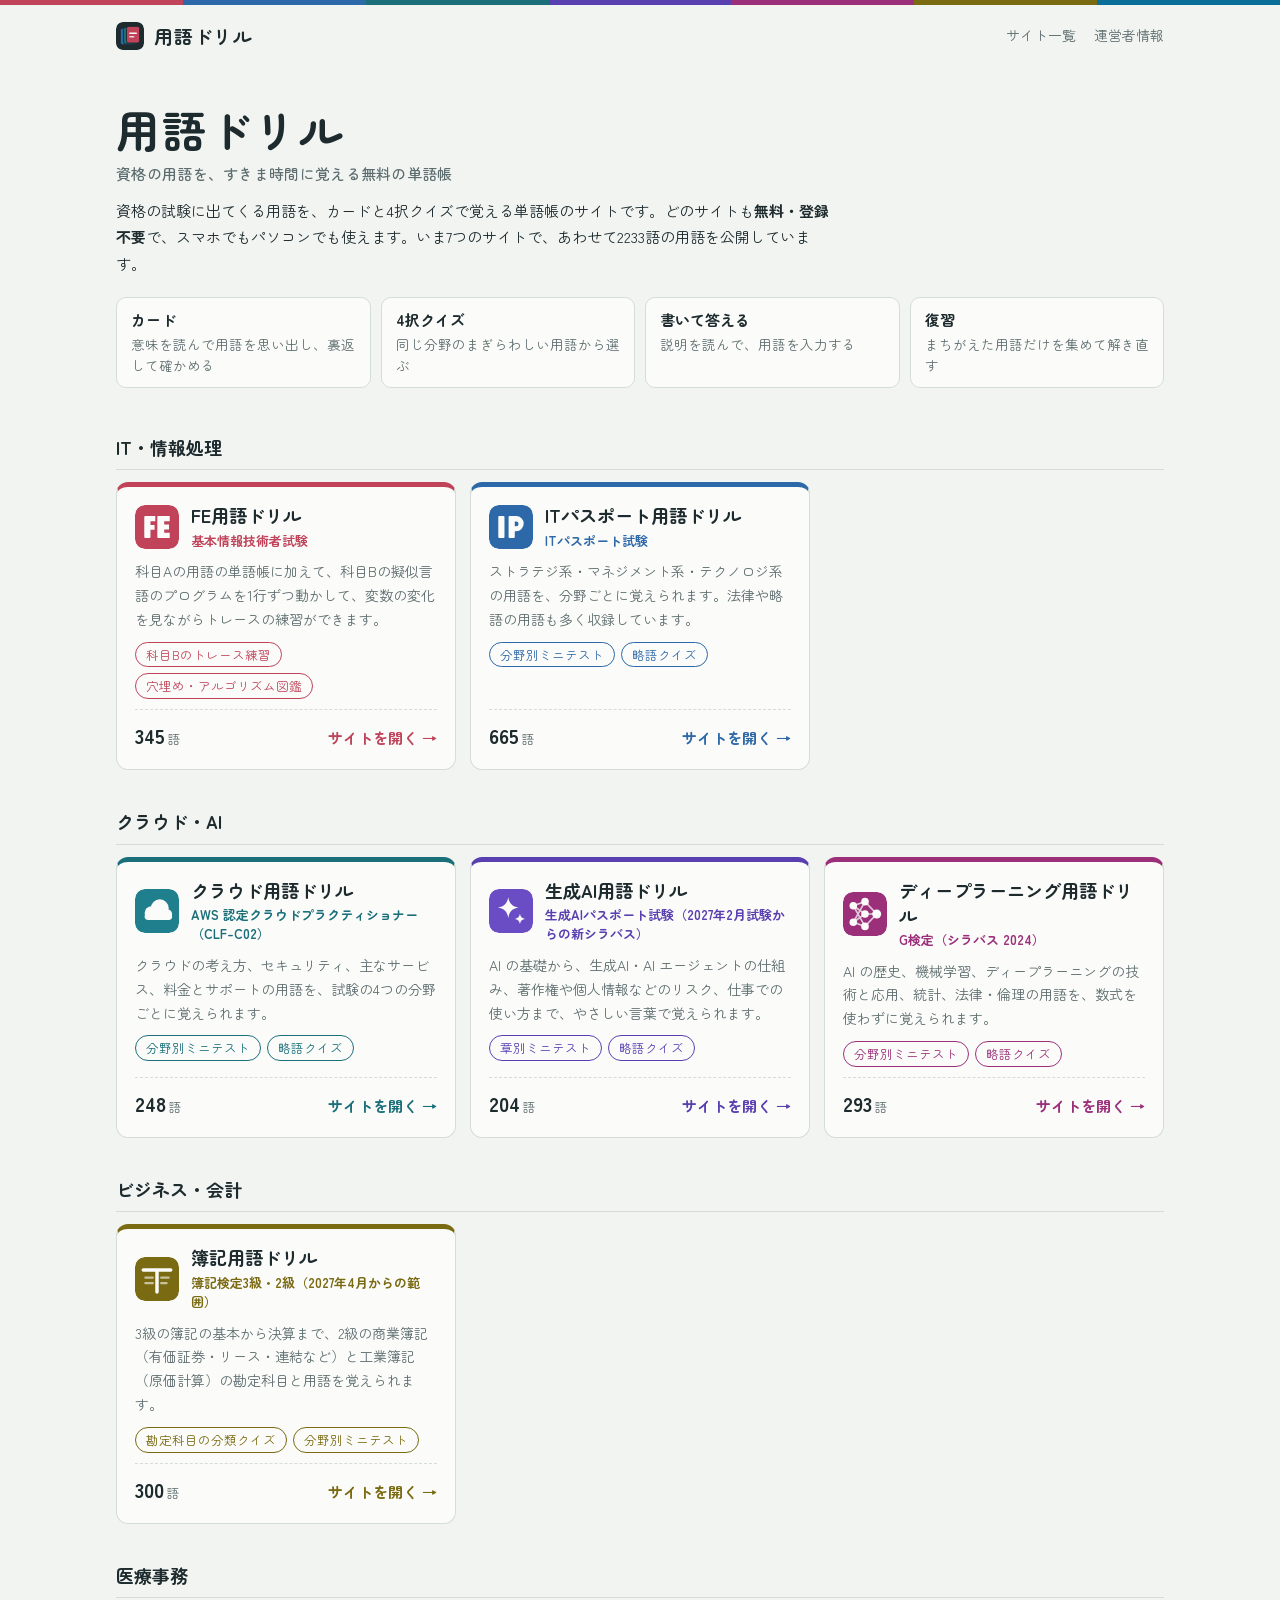
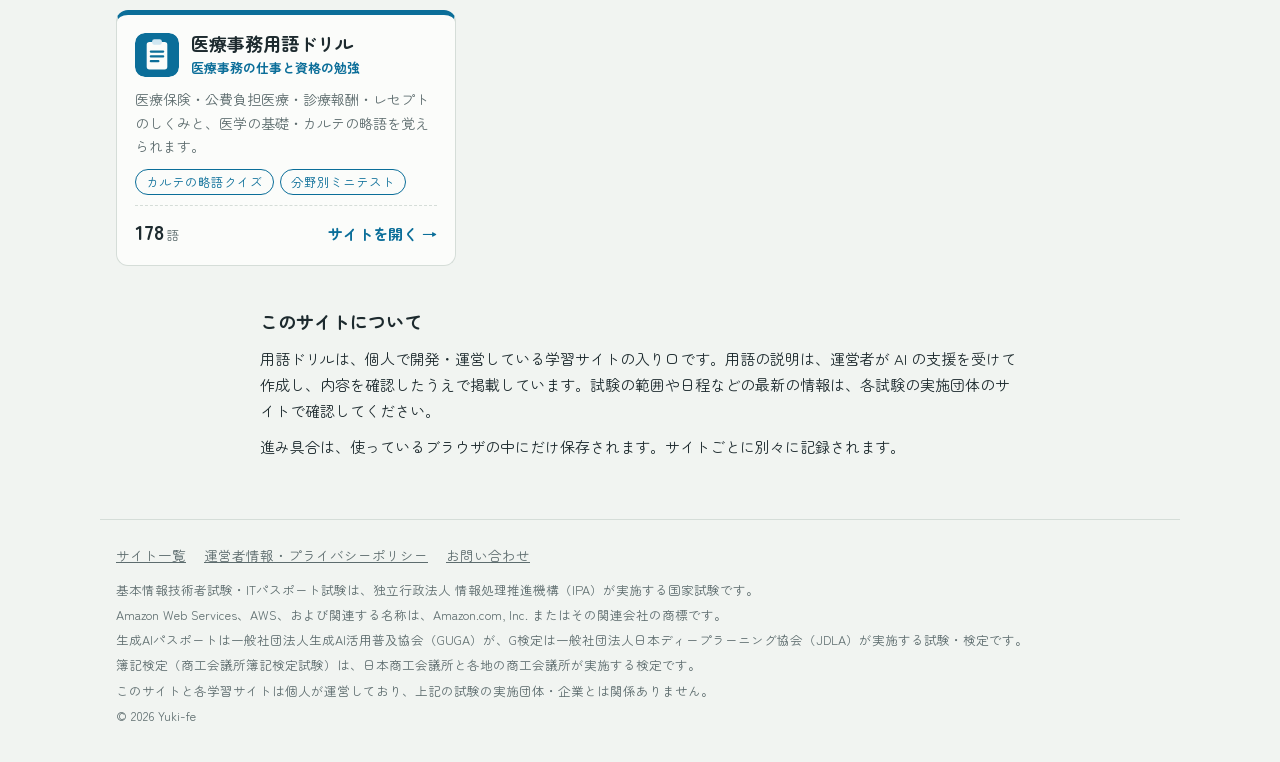
==== commit 47876fa7: "公開" ====
--- a/docs/index.html
+++ b/docs/index.html
@@ -20,7 +20,7 @@
 <link rel="stylesheet" href="https://fonts.googleapis.com/css2?family=Zen+Maru+Gothic:wght@400;500;700&display=swap">
 <link rel="stylesheet" href="assets/style.css">
 
-<script type="application/ld+json">{"@context": "https://schema.org", "@type": "WebSite", "name": "用語ドリル", "url": "https://yogo-drill.com/", "description": "基本情報技術者試験・ITパスポート・AWS 認定クラウドプラクティショナー・生成AIパスポート・G検定・簿記検定3級・2級・医療事務の用語を、カードと4択クイズで覚えられる無料の単語帳サイトの一覧です。登録不要で、スマホでも使えます。"}</script><script type="application/ld+json">{"@context": "https://schema.org", "@type": "ItemList", "name": "用語ドリルのサイト一覧", "itemListElement": [{"@type": "ListItem", "position": 1, "name": "FE用語ドリル", "url": "https://fe.yogo-drill.com/"}, {"@type": "ListItem", "position": 2, "name": "ITパスポート用語ドリル", "url": "https://ip.yogo-drill.com/"}]}</script>
+<script type="application/ld+json">{"@context": "https://schema.org", "@type": "WebSite", "name": "用語ドリル", "url": "https://yogo-drill.com/", "description": "基本情報技術者試験・ITパスポート・AWS 認定クラウドプラクティショナー・生成AIパスポート・G検定・簿記検定3級・2級・医療事務の用語を、カードと4択クイズで覚えられる無料の単語帳サイトの一覧です。登録不要で、スマホでも使えます。"}</script><script type="application/ld+json">{"@context": "https://schema.org", "@type": "ItemList", "name": "用語ドリルのサイト一覧", "itemListElement": [{"@type": "ListItem", "position": 1, "name": "FE用語ドリル", "url": "https://fe.yogo-drill.com/"}, {"@type": "ListItem", "position": 2, "name": "ITパスポート用語ドリル", "url": "https://ip.yogo-drill.com/"}, {"@type": "ListItem", "position": 3, "name": "クラウド用語ドリル", "url": "https://cloud.yogo-drill.com/"}, {"@type": "ListItem", "position": 4, "name": "生成AI用語ドリル", "url": "https://genai.yogo-drill.com/"}, {"@type": "ListItem", "position": 5, "name": "ディープラーニング用語ドリル", "url": "https://dl.yogo-drill.com/"}, {"@type": "ListItem", "position": 6, "name": "簿記用語ドリル", "url": "https://boki.yogo-drill.com/"}, {"@type": "ListItem", "position": 7, "name": "医療事務用語ドリル", "url": "https://iryo.yogo-drill.com/"}]}</script>
 </head>
 <body>
 <div class="stripe" aria-hidden="true"><i style="background:#c0435a"></i><i style="background:#2d68a8"></i><i style="background:#1a6f7a"></i><i style="background:#5a3fb0"></i><i style="background:#9b2f7a"></i><i style="background:#7a6a12"></i><i style="background:#0b6e99"></i></div>
@@ -32,7 +32,7 @@
 <main>
   <section class="hero">
     <h1>用語ドリル<small>資格の用語を、すきま時間に覚える無料の単語帳</small></h1>
-    <p>資格の試験に出てくる用語を、カードと4択クイズで覚える単語帳のサイトです。どのサイトも<b>無料・登録不要</b>で、スマホでもパソコンでも使えます。いま2つのサイトで、あわせて1010語の用語を公開しています。</p>
+    <p>資格の試験に出てくる用語を、カードと4択クイズで覚える単語帳のサイトです。どのサイトも<b>無料・登録不要</b>で、スマホでもパソコンでも使えます。いま7つのサイトで、あわせて2233語の用語を公開しています。</p>
     <ul class="features">
       <li><b>カード</b>意味を読んで用語を思い出し、裏返して確かめる</li>
       <li><b>4択クイズ</b>同じ分野のまぎらわしい用語から選ぶ</li>
@@ -40,7 +40,7 @@
       <li><b>復習</b>まちがえた用語だけを集めて解き直す</li>
     </ul>
   </section>
-  <div id="sites"><section class="group"><h2>IT・情報処理</h2><div class="cards"><a class="card" href="https://fe.yogo-drill.com/" style="--cl:#c0435a;--cd:#ec7d91"><div class="card-head"><img src="icons/fe.svg" alt="" width="44" height="44"><div><h3>FE用語ドリル</h3><p class="exam">基本情報技術者試験</p></div></div><p class="desc">科目Aの用語の単語帳に加えて、科目Bの擬似言語のプログラムを1行ずつ動かして、変数の変化を見ながらトレースの練習ができます。</p><ul class="points"><li>科目Bのトレース練習</li><li>穴埋め・アルゴリズム図鑑</li></ul><div class="card-foot"><span class="count"><b>345</b>語</span><span class="go">サイトを開く →</span></div></a><a class="card" href="https://ip.yogo-drill.com/" style="--cl:#2d68a8;--cd:#7db0ea"><div class="card-head"><img src="icons/ip.svg" alt="" width="44" height="44"><div><h3>ITパスポート用語ドリル</h3><p class="exam">ITパスポート試験</p></div></div><p class="desc">ストラテジ系・マネジメント系・テクノロジ系の用語を、分野ごとに覚えられます。法律や略語の用語も多く収録しています。</p><ul class="points"><li>分野別ミニテスト</li><li>略語クイズ</li></ul><div class="card-foot"><span class="count"><b>665</b>語</span><span class="go">サイトを開く →</span></div></a></div></section><section class="group"><h2>クラウド・AI</h2><div class="cards"><div class="card is-soon" style="--cl:#1a6f7a;--cd:#6cc3cf"><div class="card-head"><img src="icons/cloud.svg" alt="" width="44" height="44"><div><h3>クラウド用語ドリル</h3><p class="exam">AWS 認定クラウドプラクティショナー（CLF-C02）</p></div></div><p class="desc">クラウドの考え方、セキュリティ、主なサービス、料金とサポートの用語を、試験の4つの分野ごとに覚えられます。</p><ul class="points"><li>分野別ミニテスト</li><li>略語クイズ</li></ul><div class="card-foot"><span class="count"><b>248</b>語</span><span class="soon">準備中</span></div></div><div class="card is-soon" style="--cl:#5a3fb0;--cd:#b7a4f0"><div class="card-head"><img src="icons/genai.svg" alt="" width="44" height="44"><div><h3>生成AI用語ドリル</h3><p class="exam">生成AIパスポート試験（2027年2月試験からの新シラバス）</p></div></div><p class="desc">AI の基礎から、生成AI・AI エージェントの仕組み、著作権や個人情報などのリスク、仕事での使い方まで、やさしい言葉で覚えられます。</p><ul class="points"><li>章別ミニテスト</li><li>略語クイズ</li></ul><div class="card-foot"><span class="count"><b>204</b>語</span><span class="soon">準備中</span></div></div><div class="card is-soon" style="--cl:#9b2f7a;--cd:#ec8fcd"><div class="card-head"><img src="icons/dl.svg" alt="" width="44" height="44"><div><h3>ディープラーニング用語ドリル</h3><p class="exam">G検定（シラバス 2024）</p></div></div><p class="desc">AI の歴史、機械学習、ディープラーニングの技術と応用、統計、法律・倫理の用語を、数式を使わずに覚えられます。</p><ul class="points"><li>分野別ミニテスト</li><li>略語クイズ</li></ul><div class="card-foot"><span class="count"><b>293</b>語</span><span class="soon">準備中</span></div></div></div></section><section class="group"><h2>ビジネス・会計</h2><div class="cards"><div class="card is-soon" style="--cl:#7a6a12;--cd:#e0c860"><div class="card-head"><img src="icons/boki.svg" alt="" width="44" height="44"><div><h3>簿記用語ドリル</h3><p class="exam">簿記検定3級・2級（2027年4月からの範囲）</p></div></div><p class="desc">3級の簿記の基本から決算まで、2級の商業簿記（有価証券・リース・連結など）と工業簿記（原価計算）の勘定科目と用語を覚えられます。</p><ul class="points"><li>勘定科目の分類クイズ</li><li>分野別ミニテスト</li></ul><div class="card-foot"><span class="count"><b>300</b>語</span><span class="soon">準備中</span></div></div></div></section><section class="group"><h2>医療事務</h2><div class="cards"><div class="card is-soon" style="--cl:#0b6e99;--cd:#6cc0e6"><div class="card-head"><img src="icons/iryo.svg" alt="" width="44" height="44"><div><h3>医療事務用語ドリル</h3><p class="exam">医療事務の仕事と資格の勉強</p></div></div><p class="desc">医療保険・公費負担医療・診療報酬・レセプトのしくみと、医学の基礎・カルテの略語を覚えられます。</p><ul class="points"><li>カルテの略語クイズ</li><li>分野別ミニテスト</li></ul><div class="card-foot"><span class="count"><b>178</b>語</span><span class="soon">準備中</span></div></div></div></section></div>
+  <div id="sites"><section class="group"><h2>IT・情報処理</h2><div class="cards"><a class="card" href="https://fe.yogo-drill.com/" style="--cl:#c0435a;--cd:#ec7d91"><div class="card-head"><img src="icons/fe.svg" alt="" width="44" height="44"><div><h3>FE用語ドリル</h3><p class="exam">基本情報技術者試験</p></div></div><p class="desc">科目Aの用語の単語帳に加えて、科目Bの擬似言語のプログラムを1行ずつ動かして、変数の変化を見ながらトレースの練習ができます。</p><ul class="points"><li>科目Bのトレース練習</li><li>穴埋め・アルゴリズム図鑑</li></ul><div class="card-foot"><span class="count"><b>345</b>語</span><span class="go">サイトを開く →</span></div></a><a class="card" href="https://ip.yogo-drill.com/" style="--cl:#2d68a8;--cd:#7db0ea"><div class="card-head"><img src="icons/ip.svg" alt="" width="44" height="44"><div><h3>ITパスポート用語ドリル</h3><p class="exam">ITパスポート試験</p></div></div><p class="desc">ストラテジ系・マネジメント系・テクノロジ系の用語を、分野ごとに覚えられます。法律や略語の用語も多く収録しています。</p><ul class="points"><li>分野別ミニテスト</li><li>略語クイズ</li></ul><div class="card-foot"><span class="count"><b>665</b>語</span><span class="go">サイトを開く →</span></div></a></div></section><section class="group"><h2>クラウド・AI</h2><div class="cards"><a class="card" href="https://cloud.yogo-drill.com/" style="--cl:#1a6f7a;--cd:#6cc3cf"><div class="card-head"><img src="icons/cloud.svg" alt="" width="44" height="44"><div><h3>クラウド用語ドリル</h3><p class="exam">AWS 認定クラウドプラクティショナー（CLF-C02）</p></div></div><p class="desc">クラウドの考え方、セキュリティ、主なサービス、料金とサポートの用語を、試験の4つの分野ごとに覚えられます。</p><ul class="points"><li>分野別ミニテスト</li><li>略語クイズ</li></ul><div class="card-foot"><span class="count"><b>248</b>語</span><span class="go">サイトを開く →</span></div></a><a class="card" href="https://genai.yogo-drill.com/" style="--cl:#5a3fb0;--cd:#b7a4f0"><div class="card-head"><img src="icons/genai.svg" alt="" width="44" height="44"><div><h3>生成AI用語ドリル</h3><p class="exam">生成AIパスポート試験（2027年2月試験からの新シラバス）</p></div></div><p class="desc">AI の基礎から、生成AI・AI エージェントの仕組み、著作権や個人情報などのリスク、仕事での使い方まで、やさしい言葉で覚えられます。</p><ul class="points"><li>章別ミニテスト</li><li>略語クイズ</li></ul><div class="card-foot"><span class="count"><b>204</b>語</span><span class="go">サイトを開く →</span></div></a><a class="card" href="https://dl.yogo-drill.com/" style="--cl:#9b2f7a;--cd:#ec8fcd"><div class="card-head"><img src="icons/dl.svg" alt="" width="44" height="44"><div><h3>ディープラーニング用語ドリル</h3><p class="exam">G検定（シラバス 2024）</p></div></div><p class="desc">AI の歴史、機械学習、ディープラーニングの技術と応用、統計、法律・倫理の用語を、数式を使わずに覚えられます。</p><ul class="points"><li>分野別ミニテスト</li><li>略語クイズ</li></ul><div class="card-foot"><span class="count"><b>293</b>語</span><span class="go">サイトを開く →</span></div></a></div></section><section class="group"><h2>ビジネス・会計</h2><div class="cards"><a class="card" href="https://boki.yogo-drill.com/" style="--cl:#7a6a12;--cd:#e0c860"><div class="card-head"><img src="icons/boki.svg" alt="" width="44" height="44"><div><h3>簿記用語ドリル</h3><p class="exam">簿記検定3級・2級（2027年4月からの範囲）</p></div></div><p class="desc">3級の簿記の基本から決算まで、2級の商業簿記（有価証券・リース・連結など）と工業簿記（原価計算）の勘定科目と用語を覚えられます。</p><ul class="points"><li>勘定科目の分類クイズ</li><li>分野別ミニテスト</li></ul><div class="card-foot"><span class="count"><b>300</b>語</span><span class="go">サイトを開く →</span></div></a></div></section><section class="group"><h2>医療事務</h2><div class="cards"><a class="card" href="https://iryo.yogo-drill.com/" style="--cl:#0b6e99;--cd:#6cc0e6"><div class="card-head"><img src="icons/iryo.svg" alt="" width="44" height="44"><div><h3>医療事務用語ドリル</h3><p class="exam">医療事務の仕事と資格の勉強</p></div></div><p class="desc">医療保険・公費負担医療・診療報酬・レセプトのしくみと、医学の基礎・カルテの略語を覚えられます。</p><ul class="points"><li>カルテの略語クイズ</li><li>分野別ミニテスト</li></ul><div class="card-foot"><span class="count"><b>178</b>語</span><span class="go">サイトを開く →</span></div></a></div></section></div>
   <section class="prose">
     <h2>このサイトについて</h2>
     <p>用語ドリルは、個人で開発・運営している学習サイトの入り口です。用語の説明は、運営者が AI の支援を受けて作成し、内容を確認したうえで掲載しています。試験の範囲や日程などの最新の情報は、各試験の実施団体のサイトで確認してください。</p>
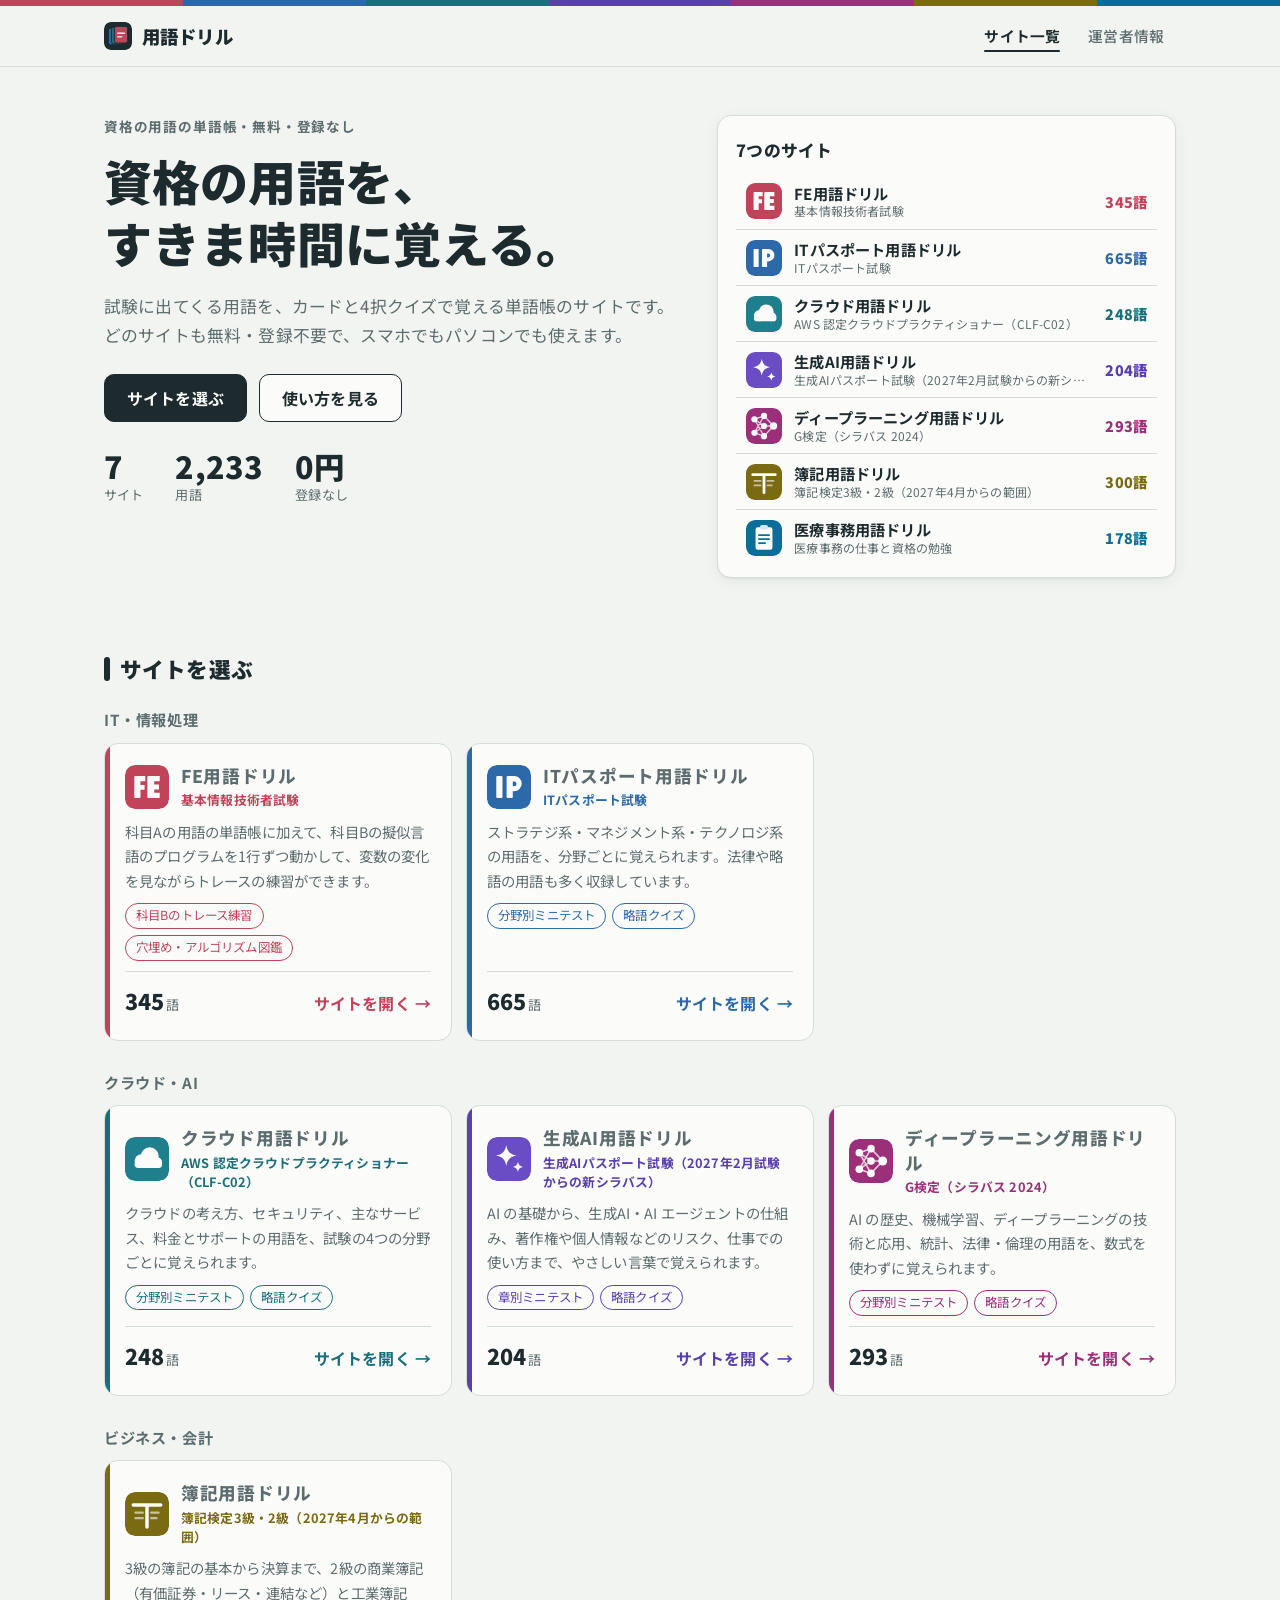
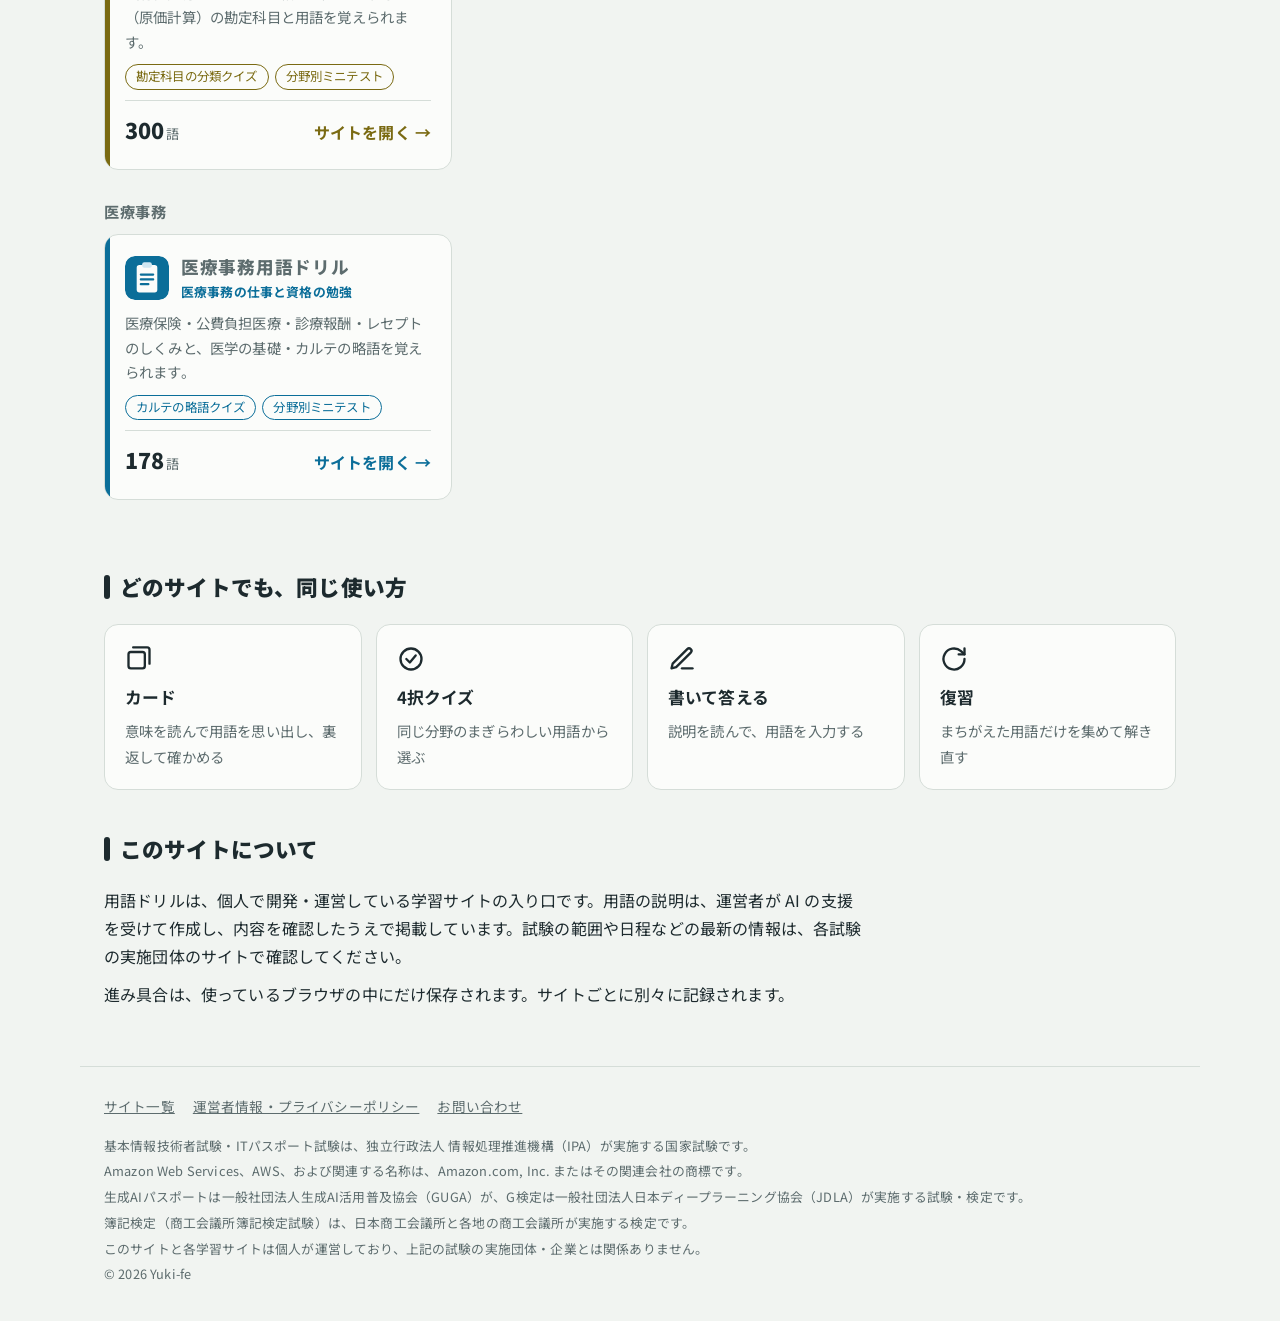
==== commit ec4ba2da: "レイアウトの更新" ====
--- a/docs/index.html
+++ b/docs/index.html
@@ -17,32 +17,58 @@
 <link rel="apple-touch-icon" href="apple-touch-icon.png">
 <link rel="preconnect" href="https://fonts.googleapis.com">
 <link rel="preconnect" href="https://fonts.gstatic.com" crossorigin>
-<link rel="stylesheet" href="https://fonts.googleapis.com/css2?family=Zen+Maru+Gothic:wght@400;500;700&display=swap">
+<link rel="stylesheet" href="https://fonts.googleapis.com/css2?family=Noto+Sans+JP:wght@400;500;700;900&display=swap">
 <link rel="stylesheet" href="assets/style.css">
 
 <script type="application/ld+json">{"@context": "https://schema.org", "@type": "WebSite", "name": "用語ドリル", "url": "https://yogo-drill.com/", "description": "基本情報技術者試験・ITパスポート・AWS 認定クラウドプラクティショナー・生成AIパスポート・G検定・簿記検定3級・2級・医療事務の用語を、カードと4択クイズで覚えられる無料の単語帳サイトの一覧です。登録不要で、スマホでも使えます。"}</script><script type="application/ld+json">{"@context": "https://schema.org", "@type": "ItemList", "name": "用語ドリルのサイト一覧", "itemListElement": [{"@type": "ListItem", "position": 1, "name": "FE用語ドリル", "url": "https://fe.yogo-drill.com/"}, {"@type": "ListItem", "position": 2, "name": "ITパスポート用語ドリル", "url": "https://ip.yogo-drill.com/"}, {"@type": "ListItem", "position": 3, "name": "クラウド用語ドリル", "url": "https://cloud.yogo-drill.com/"}, {"@type": "ListItem", "position": 4, "name": "生成AI用語ドリル", "url": "https://genai.yogo-drill.com/"}, {"@type": "ListItem", "position": 5, "name": "ディープラーニング用語ドリル", "url": "https://dl.yogo-drill.com/"}, {"@type": "ListItem", "position": 6, "name": "簿記用語ドリル", "url": "https://boki.yogo-drill.com/"}, {"@type": "ListItem", "position": 7, "name": "医療事務用語ドリル", "url": "https://iryo.yogo-drill.com/"}]}</script>
 </head>
 <body>
+<a class="skip" href="#content">本文へ移動</a>
 <div class="stripe" aria-hidden="true"><i style="background:#c0435a"></i><i style="background:#2d68a8"></i><i style="background:#1a6f7a"></i><i style="background:#5a3fb0"></i><i style="background:#9b2f7a"></i><i style="background:#7a6a12"></i><i style="background:#0b6e99"></i></div>
 <header class="site-head">
-  <a class="brand" href="index.html"><img src="favicon.svg" alt="" width="28" height="28">用語ドリル</a>
-  <nav aria-label="メニュー"><a href="index.html#sites">サイト一覧</a><a href="about.html">運営者情報</a></nav>
+  <div class="site-head-in">
+    <a class="brand" href="index.html"><img src="favicon.svg" alt="" width="28" height="28">用語ドリル</a>
+    <nav class="site-nav" aria-label="メニュー">
+      <a href="index.html#sites" aria-current="page">サイト一覧</a>
+      <a href="about.html">運営者情報</a>
+    </nav>
+  </div>
 </header>
+<div id="content"></div>
 
 <main>
-  <section class="hero">
-    <h1>用語ドリル<small>資格の用語を、すきま時間に覚える無料の単語帳</small></h1>
-    <p>資格の試験に出てくる用語を、カードと4択クイズで覚える単語帳のサイトです。どのサイトも<b>無料・登録不要</b>で、スマホでもパソコンでも使えます。いま7つのサイトで、あわせて2233語の用語を公開しています。</p>
-    <ul class="features">
-      <li><b>カード</b>意味を読んで用語を思い出し、裏返して確かめる</li>
-      <li><b>4択クイズ</b>同じ分野のまぎらわしい用語から選ぶ</li>
-      <li><b>書いて答える</b>説明を読んで、用語を入力する</li>
-      <li><b>復習</b>まちがえた用語だけを集めて解き直す</li>
-    </ul>
+  <section class="hero" aria-labelledby="hero-h">
+    <div class="hero-text">
+      <p class="hero-eyebrow">資格の用語の単語帳・無料・登録なし</p>
+      <h1 id="hero-h"><span>資格の用語を、</span><span>すきま時間に</span><span>覚える。</span></h1>
+      <p class="hero-lead">試験に出てくる用語を、カードと4択クイズで覚える単語帳のサイトです。どのサイトも無料・登録不要で、スマホでもパソコンでも使えます。</p>
+      <div class="hero-cta">
+        <a class="btn primary" href="#sites">サイトを選ぶ</a>
+        <a class="btn" href="#how">使い方を見る</a>
+      </div>
+      <ul class="hero-stats" aria-label="公開の数">
+        <li><b>7</b><span>サイト</span></li>
+        <li><b>2,233</b><span>用語</span></li>
+        <li><b>0円</b><span>登録なし</span></li>
+      </ul>
+    </div>
+    <aside class="quick" aria-labelledby="quick-h">
+      <h2 id="quick-h">7つのサイト</h2>
+      <ul><li><a href="https://fe.yogo-drill.com/" style="--cl:#c0435a;--cd:#ec7d91"><img src="icons/fe.svg" alt="" width="36" height="36"><span><b>FE用語ドリル</b><small>基本情報技術者試験</small></span><em>345語</em></a></li><li><a href="https://ip.yogo-drill.com/" style="--cl:#2d68a8;--cd:#7db0ea"><img src="icons/ip.svg" alt="" width="36" height="36"><span><b>ITパスポート用語ドリル</b><small>ITパスポート試験</small></span><em>665語</em></a></li><li><a href="https://cloud.yogo-drill.com/" style="--cl:#1a6f7a;--cd:#6cc3cf"><img src="icons/cloud.svg" alt="" width="36" height="36"><span><b>クラウド用語ドリル</b><small>AWS 認定クラウドプラクティショナー（CLF-C02）</small></span><em>248語</em></a></li><li><a href="https://genai.yogo-drill.com/" style="--cl:#5a3fb0;--cd:#b7a4f0"><img src="icons/genai.svg" alt="" width="36" height="36"><span><b>生成AI用語ドリル</b><small>生成AIパスポート試験（2027年2月試験からの新シラバス）</small></span><em>204語</em></a></li><li><a href="https://dl.yogo-drill.com/" style="--cl:#9b2f7a;--cd:#ec8fcd"><img src="icons/dl.svg" alt="" width="36" height="36"><span><b>ディープラーニング用語ドリル</b><small>G検定（シラバス 2024）</small></span><em>293語</em></a></li><li><a href="https://boki.yogo-drill.com/" style="--cl:#7a6a12;--cd:#e0c860"><img src="icons/boki.svg" alt="" width="36" height="36"><span><b>簿記用語ドリル</b><small>簿記検定3級・2級（2027年4月からの範囲）</small></span><em>300語</em></a></li><li><a href="https://iryo.yogo-drill.com/" style="--cl:#0b6e99;--cd:#6cc0e6"><img src="icons/iryo.svg" alt="" width="36" height="36"><span><b>医療事務用語ドリル</b><small>医療事務の仕事と資格の勉強</small></span><em>178語</em></a></li></ul>
+    </aside>
   </section>
-  <div id="sites"><section class="group"><h2>IT・情報処理</h2><div class="cards"><a class="card" href="https://fe.yogo-drill.com/" style="--cl:#c0435a;--cd:#ec7d91"><div class="card-head"><img src="icons/fe.svg" alt="" width="44" height="44"><div><h3>FE用語ドリル</h3><p class="exam">基本情報技術者試験</p></div></div><p class="desc">科目Aの用語の単語帳に加えて、科目Bの擬似言語のプログラムを1行ずつ動かして、変数の変化を見ながらトレースの練習ができます。</p><ul class="points"><li>科目Bのトレース練習</li><li>穴埋め・アルゴリズム図鑑</li></ul><div class="card-foot"><span class="count"><b>345</b>語</span><span class="go">サイトを開く →</span></div></a><a class="card" href="https://ip.yogo-drill.com/" style="--cl:#2d68a8;--cd:#7db0ea"><div class="card-head"><img src="icons/ip.svg" alt="" width="44" height="44"><div><h3>ITパスポート用語ドリル</h3><p class="exam">ITパスポート試験</p></div></div><p class="desc">ストラテジ系・マネジメント系・テクノロジ系の用語を、分野ごとに覚えられます。法律や略語の用語も多く収録しています。</p><ul class="points"><li>分野別ミニテスト</li><li>略語クイズ</li></ul><div class="card-foot"><span class="count"><b>665</b>語</span><span class="go">サイトを開く →</span></div></a></div></section><section class="group"><h2>クラウド・AI</h2><div class="cards"><a class="card" href="https://cloud.yogo-drill.com/" style="--cl:#1a6f7a;--cd:#6cc3cf"><div class="card-head"><img src="icons/cloud.svg" alt="" width="44" height="44"><div><h3>クラウド用語ドリル</h3><p class="exam">AWS 認定クラウドプラクティショナー（CLF-C02）</p></div></div><p class="desc">クラウドの考え方、セキュリティ、主なサービス、料金とサポートの用語を、試験の4つの分野ごとに覚えられます。</p><ul class="points"><li>分野別ミニテスト</li><li>略語クイズ</li></ul><div class="card-foot"><span class="count"><b>248</b>語</span><span class="go">サイトを開く →</span></div></a><a class="card" href="https://genai.yogo-drill.com/" style="--cl:#5a3fb0;--cd:#b7a4f0"><div class="card-head"><img src="icons/genai.svg" alt="" width="44" height="44"><div><h3>生成AI用語ドリル</h3><p class="exam">生成AIパスポート試験（2027年2月試験からの新シラバス）</p></div></div><p class="desc">AI の基礎から、生成AI・AI エージェントの仕組み、著作権や個人情報などのリスク、仕事での使い方まで、やさしい言葉で覚えられます。</p><ul class="points"><li>章別ミニテスト</li><li>略語クイズ</li></ul><div class="card-foot"><span class="count"><b>204</b>語</span><span class="go">サイトを開く →</span></div></a><a class="card" href="https://dl.yogo-drill.com/" style="--cl:#9b2f7a;--cd:#ec8fcd"><div class="card-head"><img src="icons/dl.svg" alt="" width="44" height="44"><div><h3>ディープラーニング用語ドリル</h3><p class="exam">G検定（シラバス 2024）</p></div></div><p class="desc">AI の歴史、機械学習、ディープラーニングの技術と応用、統計、法律・倫理の用語を、数式を使わずに覚えられます。</p><ul class="points"><li>分野別ミニテスト</li><li>略語クイズ</li></ul><div class="card-foot"><span class="count"><b>293</b>語</span><span class="go">サイトを開く →</span></div></a></div></section><section class="group"><h2>ビジネス・会計</h2><div class="cards"><a class="card" href="https://boki.yogo-drill.com/" style="--cl:#7a6a12;--cd:#e0c860"><div class="card-head"><img src="icons/boki.svg" alt="" width="44" height="44"><div><h3>簿記用語ドリル</h3><p class="exam">簿記検定3級・2級（2027年4月からの範囲）</p></div></div><p class="desc">3級の簿記の基本から決算まで、2級の商業簿記（有価証券・リース・連結など）と工業簿記（原価計算）の勘定科目と用語を覚えられます。</p><ul class="points"><li>勘定科目の分類クイズ</li><li>分野別ミニテスト</li></ul><div class="card-foot"><span class="count"><b>300</b>語</span><span class="go">サイトを開く →</span></div></a></div></section><section class="group"><h2>医療事務</h2><div class="cards"><a class="card" href="https://iryo.yogo-drill.com/" style="--cl:#0b6e99;--cd:#6cc0e6"><div class="card-head"><img src="icons/iryo.svg" alt="" width="44" height="44"><div><h3>医療事務用語ドリル</h3><p class="exam">医療事務の仕事と資格の勉強</p></div></div><p class="desc">医療保険・公費負担医療・診療報酬・レセプトのしくみと、医学の基礎・カルテの略語を覚えられます。</p><ul class="points"><li>カルテの略語クイズ</li><li>分野別ミニテスト</li></ul><div class="card-foot"><span class="count"><b>178</b>語</span><span class="go">サイトを開く →</span></div></a></div></section></div>
-  <section class="prose">
-    <h2>このサイトについて</h2>
+
+  <section class="block" id="sites" aria-labelledby="sites-h">
+    <h2 id="sites-h" class="sec-title">サイトを選ぶ</h2>
+    <section class="group"><h3>IT・情報処理</h3><div class="cards"><a class="card" href="https://fe.yogo-drill.com/" style="--cl:#c0435a;--cd:#ec7d91"><div class="card-head"><img src="icons/fe.svg" alt="" width="44" height="44"><div><h3>FE用語ドリル</h3><p class="exam">基本情報技術者試験</p></div></div><p class="desc">科目Aの用語の単語帳に加えて、科目Bの擬似言語のプログラムを1行ずつ動かして、変数の変化を見ながらトレースの練習ができます。</p><ul class="points"><li>科目Bのトレース練習</li><li>穴埋め・アルゴリズム図鑑</li></ul><div class="card-foot"><span class="count"><b>345</b>語</span><span class="go">サイトを開く →</span></div></a><a class="card" href="https://ip.yogo-drill.com/" style="--cl:#2d68a8;--cd:#7db0ea"><div class="card-head"><img src="icons/ip.svg" alt="" width="44" height="44"><div><h3>ITパスポート用語ドリル</h3><p class="exam">ITパスポート試験</p></div></div><p class="desc">ストラテジ系・マネジメント系・テクノロジ系の用語を、分野ごとに覚えられます。法律や略語の用語も多く収録しています。</p><ul class="points"><li>分野別ミニテスト</li><li>略語クイズ</li></ul><div class="card-foot"><span class="count"><b>665</b>語</span><span class="go">サイトを開く →</span></div></a></div></section><section class="group"><h3>クラウド・AI</h3><div class="cards"><a class="card" href="https://cloud.yogo-drill.com/" style="--cl:#1a6f7a;--cd:#6cc3cf"><div class="card-head"><img src="icons/cloud.svg" alt="" width="44" height="44"><div><h3>クラウド用語ドリル</h3><p class="exam">AWS 認定クラウドプラクティショナー（CLF-C02）</p></div></div><p class="desc">クラウドの考え方、セキュリティ、主なサービス、料金とサポートの用語を、試験の4つの分野ごとに覚えられます。</p><ul class="points"><li>分野別ミニテスト</li><li>略語クイズ</li></ul><div class="card-foot"><span class="count"><b>248</b>語</span><span class="go">サイトを開く →</span></div></a><a class="card" href="https://genai.yogo-drill.com/" style="--cl:#5a3fb0;--cd:#b7a4f0"><div class="card-head"><img src="icons/genai.svg" alt="" width="44" height="44"><div><h3>生成AI用語ドリル</h3><p class="exam">生成AIパスポート試験（2027年2月試験からの新シラバス）</p></div></div><p class="desc">AI の基礎から、生成AI・AI エージェントの仕組み、著作権や個人情報などのリスク、仕事での使い方まで、やさしい言葉で覚えられます。</p><ul class="points"><li>章別ミニテスト</li><li>略語クイズ</li></ul><div class="card-foot"><span class="count"><b>204</b>語</span><span class="go">サイトを開く →</span></div></a><a class="card" href="https://dl.yogo-drill.com/" style="--cl:#9b2f7a;--cd:#ec8fcd"><div class="card-head"><img src="icons/dl.svg" alt="" width="44" height="44"><div><h3>ディープラーニング用語ドリル</h3><p class="exam">G検定（シラバス 2024）</p></div></div><p class="desc">AI の歴史、機械学習、ディープラーニングの技術と応用、統計、法律・倫理の用語を、数式を使わずに覚えられます。</p><ul class="points"><li>分野別ミニテスト</li><li>略語クイズ</li></ul><div class="card-foot"><span class="count"><b>293</b>語</span><span class="go">サイトを開く →</span></div></a></div></section><section class="group"><h3>ビジネス・会計</h3><div class="cards"><a class="card" href="https://boki.yogo-drill.com/" style="--cl:#7a6a12;--cd:#e0c860"><div class="card-head"><img src="icons/boki.svg" alt="" width="44" height="44"><div><h3>簿記用語ドリル</h3><p class="exam">簿記検定3級・2級（2027年4月からの範囲）</p></div></div><p class="desc">3級の簿記の基本から決算まで、2級の商業簿記（有価証券・リース・連結など）と工業簿記（原価計算）の勘定科目と用語を覚えられます。</p><ul class="points"><li>勘定科目の分類クイズ</li><li>分野別ミニテスト</li></ul><div class="card-foot"><span class="count"><b>300</b>語</span><span class="go">サイトを開く →</span></div></a></div></section><section class="group"><h3>医療事務</h3><div class="cards"><a class="card" href="https://iryo.yogo-drill.com/" style="--cl:#0b6e99;--cd:#6cc0e6"><div class="card-head"><img src="icons/iryo.svg" alt="" width="44" height="44"><div><h3>医療事務用語ドリル</h3><p class="exam">医療事務の仕事と資格の勉強</p></div></div><p class="desc">医療保険・公費負担医療・診療報酬・レセプトのしくみと、医学の基礎・カルテの略語を覚えられます。</p><ul class="points"><li>カルテの略語クイズ</li><li>分野別ミニテスト</li></ul><div class="card-foot"><span class="count"><b>178</b>語</span><span class="go">サイトを開く →</span></div></a></div></section>
+  </section>
+
+  <section class="block" id="how" aria-labelledby="how-h">
+    <h2 id="how-h" class="sec-title">どのサイトでも、同じ使い方</h2>
+    <ul class="how"><li><svg class="ico" viewBox="0 0 24 24" aria-hidden="true"><rect x="3" y="6" width="14" height="14" rx="2"/><path d="M7 2h12a2 2 0 0 1 2 2v12"/></svg><b>カード</b><span>意味を読んで用語を思い出し、裏返して確かめる</span></li><li><svg class="ico" viewBox="0 0 24 24" aria-hidden="true"><circle cx="12" cy="12" r="9"/><path d="m8 12 3 3 5-6"/></svg><b>4択クイズ</b><span>同じ分野のまぎらわしい用語から選ぶ</span></li><li><svg class="ico" viewBox="0 0 24 24" aria-hidden="true"><path d="M12 20h9"/><path d="M16.5 3.5a2.1 2.1 0 0 1 3 3L7 19l-4 1 1-4z"/></svg><b>書いて答える</b><span>説明を読んで、用語を入力する</span></li><li><svg class="ico" viewBox="0 0 24 24" aria-hidden="true"><path d="M21 12a9 9 0 1 1-3-6.7L21 8"/><path d="M21 3v5h-5"/></svg><b>復習</b><span>まちがえた用語だけを集めて解き直す</span></li></ul>
+  </section>
+  <section class="prose about-block">
+    <h2 class="sec-title">このサイトについて</h2>
     <p>用語ドリルは、個人で開発・運営している学習サイトの入り口です。用語の説明は、運営者が AI の支援を受けて作成し、内容を確認したうえで掲載しています。試験の範囲や日程などの最新の情報は、各試験の実施団体のサイトで確認してください。</p>
     <p>進み具合は、使っているブラウザの中にだけ保存されます。サイトごとに別々に記録されます。</p>
   </section>
--- a/docs/assets/style.css
+++ b/docs/assets/style.css
@@ -1,4 +1,5 @@
-/* 用語ドリル（入り口のサイト）: 各サイトと同じ紙の色に、サイトごとの差し色を並べる */
+/* 用語ドリル（入り口のサイト）: 各サイトと同じ「ミニマル・スイス」のレイアウト（各サイトの layout.css と同じ決まり。2026-10-23）。
+   紙の色に、サイトごとの差し色を並べる。上の帯は7サイトの色（用語ドリル全体の印） */
 :root {
   --bg: #f1f4f1;
   --paper: #fbfcfa;
@@ -6,83 +7,147 @@
   --muted: #5d6c6e;
   --line: #d5ddd8;
   --soft: #e6ebe7;
-  --f-body: "Zen Maru Gothic", "Hiragino Maru Gothic ProN", "BIZ UDPGothic", "Yu Gothic", "Meiryo", sans-serif;
+  --mark: #1d2a2e;   /* 入り口の差し色は墨色（サイトの色は、それぞれのカードで使う） */
+  --f-body: "Noto Sans JP", "Hiragino Sans", "BIZ UDPGothic", "Yu Gothic", "Meiryo", sans-serif;
+  --wrap: 1120px;
+  --radius: 14px;
+  --shadow: 0 1px 2px rgba(29, 42, 46, .06), 0 4px 16px rgba(29, 42, 46, .05);
+  --head-h: 60px;
   color-scheme: light;
 }
 @media (prefers-color-scheme: dark) {
   :root:not([data-theme="light"]) {
-    --bg: #141b1d; --paper: #1c2528; --ink: #e5ece9; --muted: #9aaaa9; --line: #2f3c3f; --soft: #243034; color-scheme: dark;
+    --bg: #141b1d; --paper: #1c2528; --ink: #e5ece9; --muted: #9aaaa9; --line: #2f3c3f; --soft: #243034; --mark: #e5ece9;
+    --shadow: 0 1px 2px rgba(0, 0, 0, .4); color-scheme: dark;
   }
-  :root:not([data-theme="light"]) .card { --c: var(--cd); }
+  :root:not([data-theme="light"]) .card, :root:not([data-theme="light"]) .quick a { --c: var(--cd); }
 }
 :root[data-theme="dark"] {
-  --bg: #141b1d; --paper: #1c2528; --ink: #e5ece9; --muted: #9aaaa9; --line: #2f3c3f; --soft: #243034; color-scheme: dark;
+  --bg: #141b1d; --paper: #1c2528; --ink: #e5ece9; --muted: #9aaaa9; --line: #2f3c3f; --soft: #243034; --mark: #e5ece9;
+  --shadow: 0 1px 2px rgba(0, 0, 0, .4); color-scheme: dark;
 }
-:root[data-theme="dark"] .card { --c: var(--cd); }
+:root[data-theme="dark"] .card, :root[data-theme="dark"] .quick a { --c: var(--cd); }
 
 * { box-sizing: border-box; }
 html { -webkit-text-size-adjust: 100%; }
-body { margin: 0; background: var(--bg); color: var(--ink); font-family: var(--f-body); font-size: 15px; line-height: 1.75; }
+body { margin: 0; background: var(--bg); color: var(--ink); font-family: var(--f-body); font-size: 16px; line-height: 1.75; letter-spacing: .01em; }
 a { color: inherit; }
 img { display: block; }
+:focus-visible { outline: 3px solid var(--mark); outline-offset: 2px; }
 
-.stripe { display: flex; height: 5px; }
+/* 本文へ移動（キーボードのときだけ見える） */
+.skip { position: absolute; left: 12px; top: -48px; z-index: 50; background: var(--ink); color: var(--paper); padding: 8px 14px; border-radius: 8px; }
+.skip:focus { top: 12px; }
+
+.stripe { display: flex; height: 6px; }
 .stripe i { flex: 1; }
 
-.site-head { max-width: 1080px; margin: 0 auto; padding: 14px 16px; display: flex; align-items: center; justify-content: space-between; gap: 12px; flex-wrap: wrap; }
-.brand { display: flex; align-items: center; gap: 10px; font-weight: 700; font-size: 19px; text-decoration: none; letter-spacing: .04em; }
+/* ---------- ヘッダー: 上に貼りつく・今いる場所に下線 ---------- */
+.site-head { position: sticky; top: 0; z-index: 30; border-bottom: 1px solid var(--line); background: var(--bg); }
+.site-head-in { max-width: var(--wrap); margin: 0 auto; padding: 0 24px; min-height: var(--head-h); display: flex; align-items: center; gap: 24px; min-width: 0; }
+.brand { display: inline-flex; align-items: center; gap: 10px; font-weight: 900; font-size: 1.15rem; text-decoration: none; white-space: nowrap; }
 .brand img { border-radius: 7px; }
-.site-head nav { display: flex; gap: 18px; font-size: 14px; }
-.site-head nav a { text-decoration: none; color: var(--muted); }
-.site-head nav a:hover { color: var(--ink); }
+.site-nav { margin-left: auto; display: flex; gap: 4px; min-width: 0; }
+.site-nav a { position: relative; display: inline-flex; align-items: center; min-height: 44px; padding: 0 12px; border-radius: 8px; font-size: .92rem; font-weight: 500; color: var(--muted); text-decoration: none; white-space: nowrap; transition: color .15s, background .15s; }
+.site-nav a:hover { color: var(--ink); background: var(--paper); }
+.site-nav a[aria-current="page"] { color: var(--ink); font-weight: 700; }
+.site-nav a[aria-current="page"]::after { content: ""; position: absolute; left: 12px; right: 12px; bottom: 6px; height: 2px; border-radius: 1px; background: var(--mark); }
 
-main { max-width: 1080px; margin: 0 auto; padding: 8px 16px 48px; }
+/* ---------- ボタン・見出し・アイコン ---------- */
+.btn { display: inline-flex; align-items: center; justify-content: center; gap: 8px; min-height: 48px; padding: 0 22px; border-radius: 10px; border: 1.5px solid var(--ink); background: var(--paper); color: var(--ink); font-weight: 700; text-decoration: none; transition: transform .1s, background .15s; }
+.btn.primary { background: var(--ink); color: var(--paper); }
+.btn:active { transform: translateY(1px); }
+.ico { width: 24px; height: 24px; flex: none; fill: none; stroke: currentColor; stroke-width: 2; stroke-linecap: round; stroke-linejoin: round; }
+.sec-title { font-size: 1.35rem; font-weight: 900; margin: 0 0 18px; display: flex; align-items: center; gap: 10px; }
+.sec-title::before { content: ""; width: 6px; height: 1.1em; border-radius: 3px; background: var(--mark); }
 
-.hero { padding: 28px 0 8px; }
-.hero h1 { font-size: clamp(30px, 6vw, 44px); line-height: 1.25; margin: 0 0 14px; letter-spacing: .04em; }
-.hero h1 small { display: block; font-size: 15px; font-weight: 500; color: var(--muted); letter-spacing: .02em; margin-top: 8px; }
-.hero > p { max-width: 720px; margin: 0 0 20px; }
-.features { list-style: none; padding: 0; margin: 0; display: grid; grid-template-columns: repeat(auto-fit, minmax(200px, 1fr)); gap: 10px; }
-.features li { background: var(--paper); border: 1px solid var(--line); border-radius: 10px; padding: 10px 14px; font-size: 13.5px; color: var(--muted); line-height: 1.6; }
-.features b { display: block; color: var(--ink); font-size: 15px; margin-bottom: 2px; }
+main { max-width: var(--wrap); margin: 0 auto; padding: 0 24px 48px; }
 
-.group { margin-top: 36px; }
-.group h2 { font-size: 18px; margin: 0 0 12px; padding-bottom: 6px; border-bottom: 1px solid var(--line); }
-.cards { display: grid; grid-template-columns: repeat(auto-fill, minmax(300px, 1fr)); gap: 14px; }
-.card { --c: var(--cl); display: flex; flex-direction: column; gap: 10px; background: var(--paper); border: 1px solid var(--line); border-top: 5px solid var(--c); border-radius: 12px; padding: 16px 18px; text-decoration: none; transition: transform .15s, box-shadow .15s; }
-a.card:hover { transform: translateY(-2px); box-shadow: 0 6px 18px rgba(0, 0, 0, .08); }
+/* ---------- トップ: 何のサイトかを最初の画面で ---------- */
+.hero { padding: 48px 0 32px; display: grid; grid-template-columns: minmax(0, 1.25fr) minmax(0, 1fr); gap: 40px; align-items: start; }
+.hero-eyebrow { margin: 0 0 10px; font-size: .85rem; font-weight: 700; color: var(--muted); letter-spacing: .06em; }
+.hero h1 { margin: 0; font-size: clamp(1.9rem, 4.4vw, 3rem); font-weight: 900; line-height: 1.3; }
+.hero h1 span { display: inline-block; }   /* 言葉のまとまりの途中で折り返さない */
+.hero-lead { margin: 18px 0 0; font-size: 1.05rem; color: var(--muted); max-width: 34em; }
+.hero-cta { display: flex; flex-wrap: wrap; gap: 12px; margin-top: 24px; }
+.hero-stats { list-style: none; padding: 0; margin: 28px 0 0; display: flex; gap: 32px; }
+.hero-stats li { display: flex; flex-direction: column; }
+.hero-stats b { font-size: 1.9rem; line-height: 1.1; font-weight: 900; }
+.hero-stats span { font-size: .82rem; color: var(--muted); }
+
+/* 右の欄: 7つのサイトへすぐ行ける一覧 */
+.quick { background: var(--paper); border: 1px solid var(--line); border-radius: var(--radius); box-shadow: var(--shadow); padding: 20px 18px 12px; }
+.quick h2 { margin: 0 0 8px; font-size: 1.05rem; font-weight: 800; }
+.quick ul { list-style: none; padding: 0; margin: 0; }
+.quick a { --c: var(--cl); display: grid; grid-template-columns: 36px minmax(0, 1fr) auto; align-items: center; gap: 12px; min-height: 56px; padding: 8px 10px; border-radius: 10px; text-decoration: none; transition: background .15s; }
+.quick a:hover { background: var(--bg); }
+.quick img { border-radius: 9px; }
+.quick b { display: block; font-size: .95rem; line-height: 1.35; }
+.quick small { display: block; font-size: .75rem; color: var(--muted); line-height: 1.4; white-space: nowrap; overflow: hidden; text-overflow: ellipsis; }
+.quick em { font-style: normal; font-weight: 900; font-size: .9rem; color: var(--c); white-space: nowrap; }
+.quick li + li a { border-top: 1px solid var(--line); border-radius: 0; }
+
+/* ---------- サイトを選ぶ ---------- */
+.block { padding-top: 40px; scroll-margin-top: calc(var(--head-h) + 8px); }
+.group { margin-top: 8px; margin-bottom: 28px; }
+.group h3 { font-size: .95rem; font-weight: 700; color: var(--muted); margin: 0 0 10px; letter-spacing: .04em; }
+.cards { display: grid; grid-template-columns: repeat(auto-fill, minmax(min(100%, 320px), 1fr)); gap: 14px; }
+.card { --c: var(--cl); display: flex; flex-direction: column; gap: 10px; background: var(--paper); border: 1px solid var(--line); border-radius: var(--radius); padding: 20px; text-decoration: none; position: relative; overflow: hidden; transition: border-color .15s, box-shadow .15s, transform .15s; }
+.card::before { content: ""; position: absolute; left: 0; top: 0; bottom: 0; width: 5px; background: var(--c); }
+a.card:hover { border-color: var(--c); box-shadow: var(--shadow); transform: translateY(-2px); }
 a.card:focus-visible { outline: 3px solid var(--c); outline-offset: 2px; }
 .card-head { display: flex; gap: 12px; align-items: center; }
 .card-head img { border-radius: 10px; flex: none; }
-.card h3 { margin: 0; font-size: 18px; line-height: 1.4; }
-.exam { margin: 2px 0 0; font-size: 13px; color: var(--c); font-weight: 700; line-height: 1.5; }
-.desc { margin: 0; font-size: 14px; color: var(--muted); line-height: 1.7; }
+.card h3 { margin: 0; font-size: 1.1rem; font-weight: 800; line-height: 1.4; }
+.exam { margin: 2px 0 0; font-size: .8rem; color: var(--c); font-weight: 700; line-height: 1.5; }
+.desc { margin: 0; font-size: .9rem; color: var(--muted); line-height: 1.7; }
 .points { list-style: none; padding: 0; margin: 0; display: flex; flex-wrap: wrap; gap: 6px; }
-.points li { font-size: 12.5px; border: 1px solid var(--c); color: var(--c); border-radius: 999px; padding: 1px 10px; }
-.card-foot { margin-top: auto; display: flex; justify-content: space-between; align-items: baseline; padding-top: 8px; border-top: 1px dashed var(--line); }
-.count { font-size: 13px; color: var(--muted); }
-.count b { font-size: 20px; color: var(--ink); margin-right: 2px; }
+.points li { font-size: .78rem; border: 1px solid var(--c); color: var(--c); border-radius: 999px; padding: 1px 10px; }
+.card-foot { margin-top: auto; display: flex; justify-content: space-between; align-items: baseline; padding-top: 10px; border-top: 1px solid var(--line); }
+.count { font-size: .82rem; color: var(--muted); }
+.count b { font-size: 1.35rem; font-weight: 900; color: var(--ink); margin-right: 2px; }
 .go { font-weight: 700; color: var(--c); }
-.soon { font-size: 13px; font-weight: 700; color: var(--muted); background: var(--soft); border-radius: 999px; padding: 2px 12px; }
-.card.is-soon { border-top-style: dashed; }
+.soon { font-size: .82rem; font-weight: 700; color: var(--muted); background: var(--soft); border-radius: 999px; padding: 2px 12px; }
+.card.is-soon::before { opacity: .4; }
 .card.is-soon .card-head img { opacity: .55; }
 
-.prose { max-width: 760px; margin: 40px auto 0; padding: 0 16px 48px; }
-main.prose { margin-top: 12px; }
-#sites + .prose { padding: 0; }
-.prose h1 { font-size: 26px; margin: 16px 0 12px; }
-.prose h2 { font-size: 18px; margin: 28px 0 8px; }
+/* どのサイトでも: 4つの使い方 */
+.how { list-style: none; padding: 0; margin: 0; display: grid; grid-template-columns: repeat(auto-fill, minmax(min(100%, 240px), 1fr)); gap: 14px; }
+.how li { display: flex; flex-direction: column; gap: 6px; background: var(--paper); border: 1px solid var(--line); border-radius: var(--radius); padding: 20px; }
+.how .ico { width: 28px; height: 28px; margin-bottom: 4px; }
+.how b { font-size: 1.05rem; }
+.how span { font-size: .9rem; color: var(--muted); }
+
+/* ---------- 文章のページ ---------- */
+.prose { max-width: 760px; margin: 0 auto; padding: 0 24px 48px; }
+main.prose { padding-top: 32px; }
+.about-block { padding: 40px 0 0; margin: 0; max-width: 760px; }
+.prose h1 { font-size: clamp(1.6rem, 4vw, 2.1rem); font-weight: 900; margin: 16px 0 12px; }
+.prose h2:not(.sec-title) { font-size: 1.15rem; font-weight: 800; margin: 28px 0 8px; }
 .prose p { margin: 0 0 10px; }
 .prose a { color: var(--ink); }
-.info { border-collapse: collapse; width: 100%; font-size: 14px; }
-.info th, .info td { border: 1px solid var(--line); padding: 8px 12px; text-align: left; }
+.info { border-collapse: collapse; width: 100%; font-size: .9rem; }
+.info th, .info td { border: 1px solid var(--line); padding: 10px 12px; text-align: left; }
 .info th { width: 9em; background: var(--paper); font-weight: 500; }
 
-.site-foot { border-top: 1px solid var(--line); padding: 24px 16px 32px; font-size: 12.5px; color: var(--muted); line-height: 1.7; max-width: 1080px; margin: 0 auto; }
-.site-foot nav { display: flex; flex-wrap: wrap; gap: 6px 18px; margin-bottom: 12px; font-size: 13.5px; }
+/* ---------- フッター ---------- */
+.site-foot { border-top: 1px solid var(--line); padding: 24px 24px 32px; font-size: .8rem; color: var(--muted); line-height: 1.7; max-width: var(--wrap); margin: 0 auto; }
+.site-foot nav { display: flex; flex-wrap: wrap; gap: 0 18px; margin-bottom: 12px; font-size: .85rem; }
+.site-foot nav a { display: inline-flex; align-items: center; min-height: 32px; }
 .site-foot p { margin: 0 0 4px; }
 
-@media (max-width: 520px) {
-  .cards { grid-template-columns: 1fr; }
-  .features { grid-template-columns: 1fr 1fr; }
+/* ---------- スマホ ---------- */
+@media (max-width: 859px) {
+  :root { --head-h: 56px; }
+  .site-head { position: static; }
+  .site-head-in { padding: 0 12px 0 16px; gap: 8px; }
+  .site-nav a { padding: 0 10px; }
+  main { padding: 0 16px 40px; }
+  .hero { grid-template-columns: minmax(0, 1fr); padding: 28px 0 8px; gap: 24px; }
+  .hero-cta .btn { flex: 1 1 100%; }
+  .hero-stats { gap: 24px; }
+  .block { padding-top: 32px; }
+  .prose { padding: 0 16px 40px; }
+  .site-foot { padding: 24px 16px 32px; }
 }
+@media (prefers-reduced-motion: reduce) { * { transition: none !important; } a.card:hover { transform: none; } }
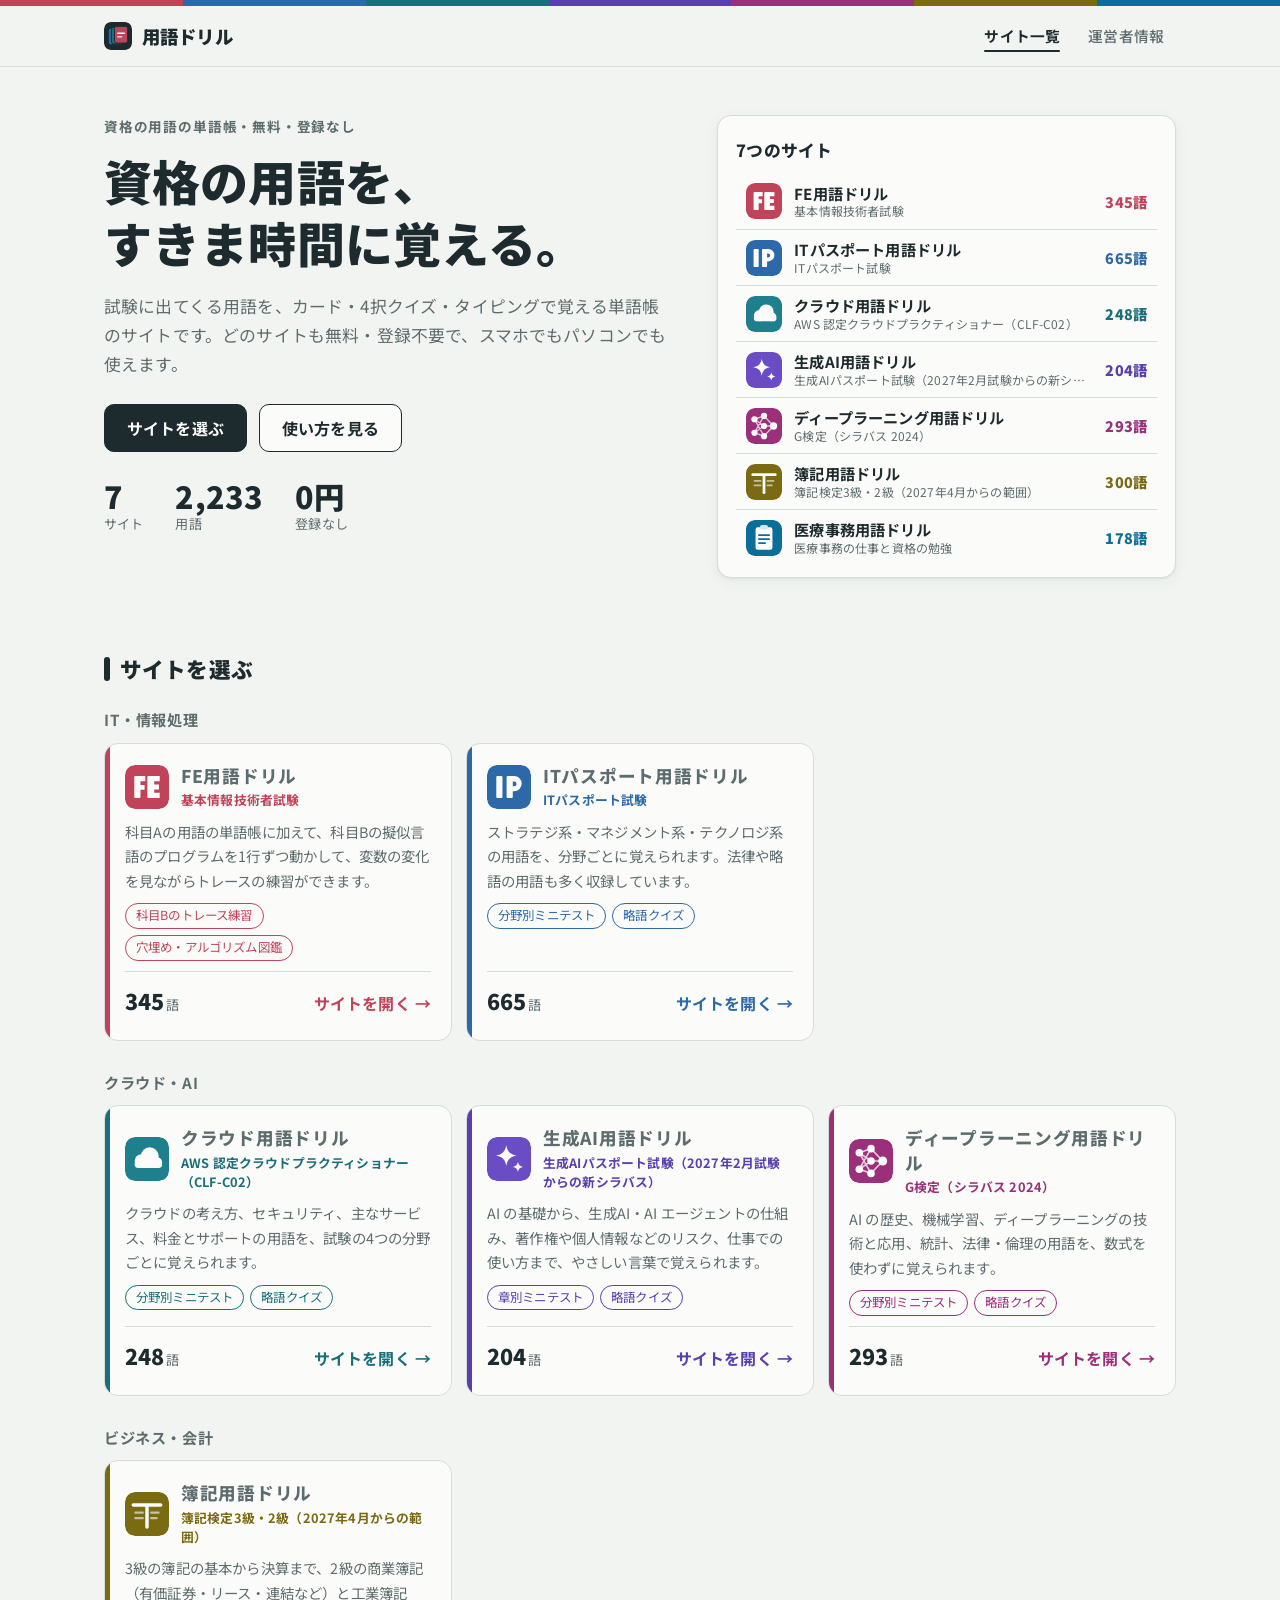
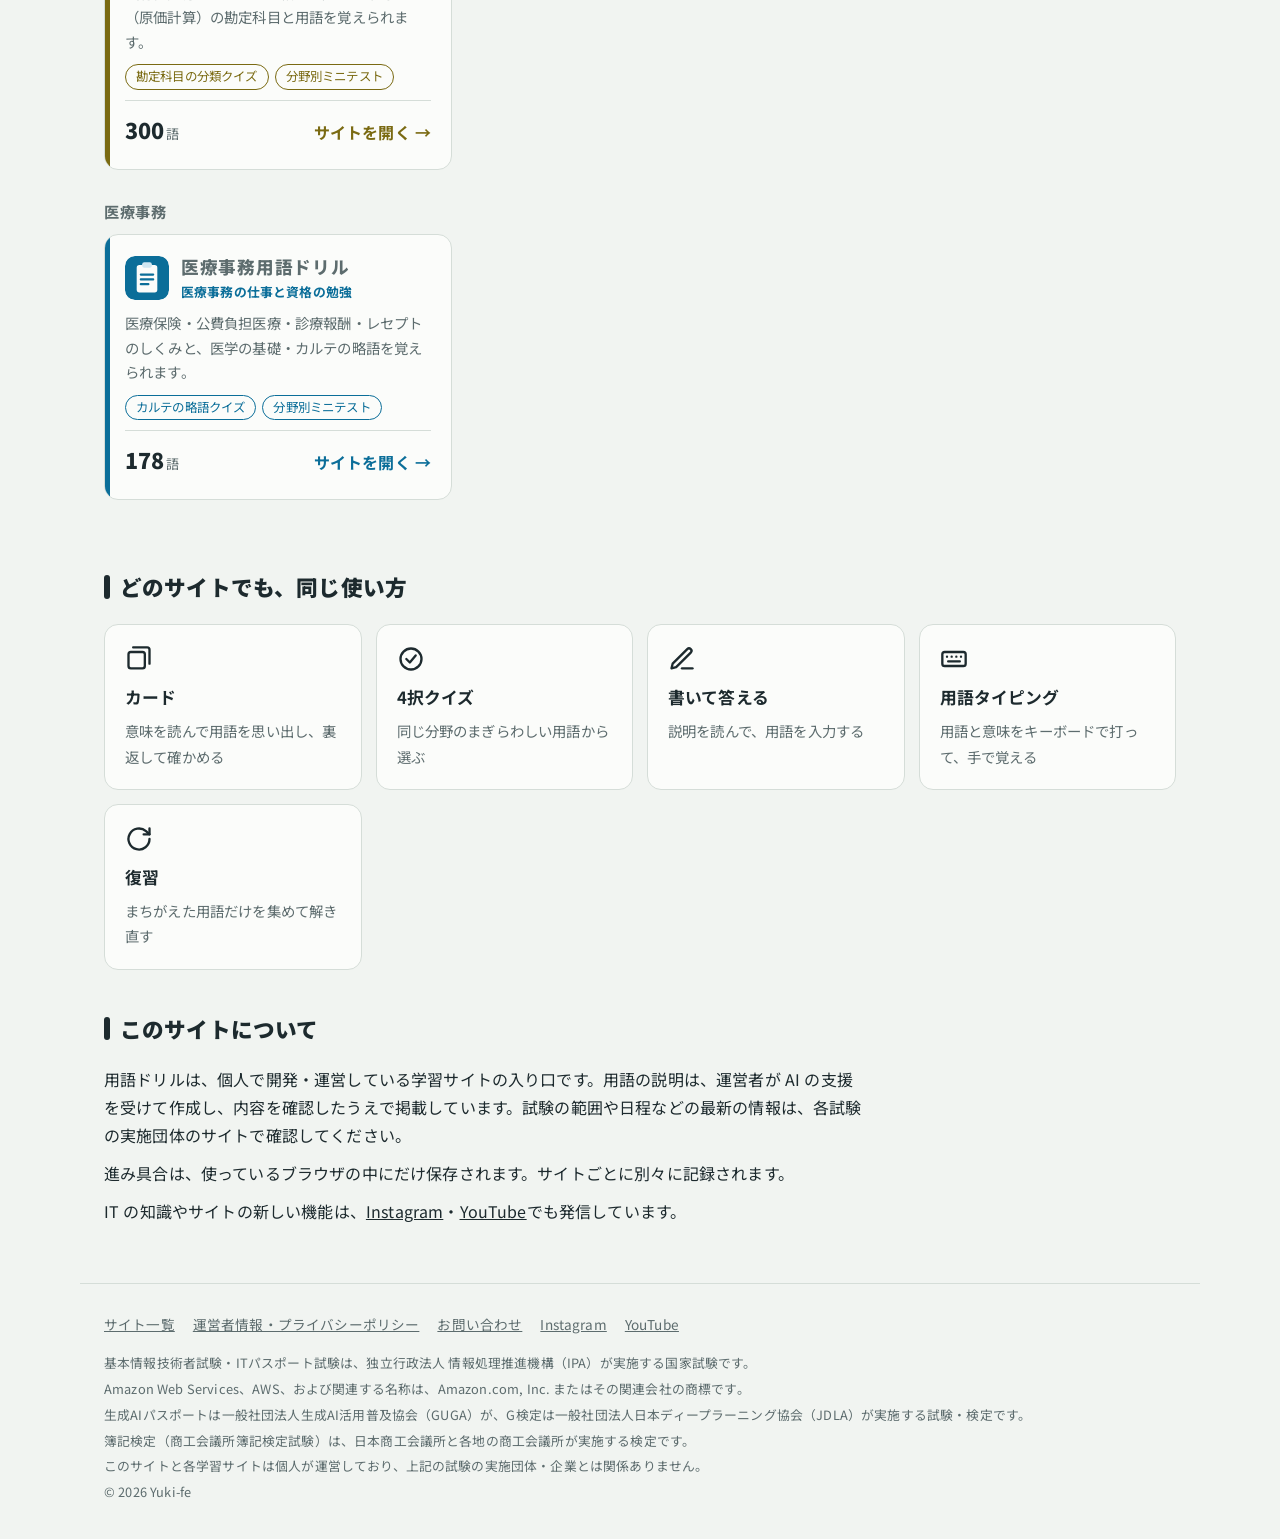
==== commit 1fcc9390: "タイピングの説明" ====
--- a/docs/index.html
+++ b/docs/index.html
@@ -4,11 +4,11 @@
 <meta charset="utf-8">
 <meta name="viewport" content="width=device-width, initial-scale=1">
 <title>用語ドリル｜資格の用語を、すきま時間に覚える無料の単語帳</title>
-<meta name="description" content="基本情報技術者試験・ITパスポート・AWS 認定クラウドプラクティショナー・生成AIパスポート・G検定・簿記検定3級・2級・医療事務の用語を、カードと4択クイズで覚えられる無料の単語帳サイトの一覧です。登録不要で、スマホでも使えます。">
+<meta name="description" content="基本情報技術者試験・ITパスポート・AWS 認定クラウドプラクティショナー・生成AIパスポート・G検定・簿記検定3級・2級・医療事務の用語を、カード・4択クイズ・タイピングで覚えられる無料の単語帳サイトの一覧です。登録不要で、スマホでも使えます。">
 <link rel="canonical" href="https://yogo-drill.com/">
 <meta property="og:type" content="website">
 <meta property="og:title" content="用語ドリル｜資格の用語を、すきま時間に覚える無料の単語帳">
-<meta property="og:description" content="基本情報技術者試験・ITパスポート・AWS 認定クラウドプラクティショナー・生成AIパスポート・G検定・簿記検定3級・2級・医療事務の用語を、カードと4択クイズで覚えられる無料の単語帳サイトの一覧です。登録不要で、スマホでも使えます。">
+<meta property="og:description" content="基本情報技術者試験・ITパスポート・AWS 認定クラウドプラクティショナー・生成AIパスポート・G検定・簿記検定3級・2級・医療事務の用語を、カード・4択クイズ・タイピングで覚えられる無料の単語帳サイトの一覧です。登録不要で、スマホでも使えます。">
 <meta property="og:url" content="https://yogo-drill.com/">
 <meta property="og:site_name" content="用語ドリル">
 <meta name="theme-color" content="#1d2a2e">
@@ -20,7 +20,7 @@
 <link rel="stylesheet" href="https://fonts.googleapis.com/css2?family=Noto+Sans+JP:wght@400;500;700;900&display=swap">
 <link rel="stylesheet" href="assets/style.css">
 
-<script type="application/ld+json">{"@context": "https://schema.org", "@type": "WebSite", "name": "用語ドリル", "url": "https://yogo-drill.com/", "description": "基本情報技術者試験・ITパスポート・AWS 認定クラウドプラクティショナー・生成AIパスポート・G検定・簿記検定3級・2級・医療事務の用語を、カードと4択クイズで覚えられる無料の単語帳サイトの一覧です。登録不要で、スマホでも使えます。"}</script><script type="application/ld+json">{"@context": "https://schema.org", "@type": "ItemList", "name": "用語ドリルのサイト一覧", "itemListElement": [{"@type": "ListItem", "position": 1, "name": "FE用語ドリル", "url": "https://fe.yogo-drill.com/"}, {"@type": "ListItem", "position": 2, "name": "ITパスポート用語ドリル", "url": "https://ip.yogo-drill.com/"}, {"@type": "ListItem", "position": 3, "name": "クラウド用語ドリル", "url": "https://cloud.yogo-drill.com/"}, {"@type": "ListItem", "position": 4, "name": "生成AI用語ドリル", "url": "https://genai.yogo-drill.com/"}, {"@type": "ListItem", "position": 5, "name": "ディープラーニング用語ドリル", "url": "https://dl.yogo-drill.com/"}, {"@type": "ListItem", "position": 6, "name": "簿記用語ドリル", "url": "https://boki.yogo-drill.com/"}, {"@type": "ListItem", "position": 7, "name": "医療事務用語ドリル", "url": "https://iryo.yogo-drill.com/"}]}</script>
+<script type="application/ld+json">{"@context": "https://schema.org", "@type": "WebSite", "name": "用語ドリル", "url": "https://yogo-drill.com/", "description": "基本情報技術者試験・ITパスポート・AWS 認定クラウドプラクティショナー・生成AIパスポート・G検定・簿記検定3級・2級・医療事務の用語を、カード・4択クイズ・タイピングで覚えられる無料の単語帳サイトの一覧です。登録不要で、スマホでも使えます。"}</script><script type="application/ld+json">{"@context": "https://schema.org", "@type": "ItemList", "name": "用語ドリルのサイト一覧", "itemListElement": [{"@type": "ListItem", "position": 1, "name": "FE用語ドリル", "url": "https://fe.yogo-drill.com/"}, {"@type": "ListItem", "position": 2, "name": "ITパスポート用語ドリル", "url": "https://ip.yogo-drill.com/"}, {"@type": "ListItem", "position": 3, "name": "クラウド用語ドリル", "url": "https://cloud.yogo-drill.com/"}, {"@type": "ListItem", "position": 4, "name": "生成AI用語ドリル", "url": "https://genai.yogo-drill.com/"}, {"@type": "ListItem", "position": 5, "name": "ディープラーニング用語ドリル", "url": "https://dl.yogo-drill.com/"}, {"@type": "ListItem", "position": 6, "name": "簿記用語ドリル", "url": "https://boki.yogo-drill.com/"}, {"@type": "ListItem", "position": 7, "name": "医療事務用語ドリル", "url": "https://iryo.yogo-drill.com/"}]}</script>
 </head>
 <body>
 <a class="skip" href="#content">本文へ移動</a>
@@ -41,7 +41,7 @@
     <div class="hero-text">
       <p class="hero-eyebrow">資格の用語の単語帳・無料・登録なし</p>
       <h1 id="hero-h"><span>資格の用語を、</span><span>すきま時間に</span><span>覚える。</span></h1>
-      <p class="hero-lead">試験に出てくる用語を、カードと4択クイズで覚える単語帳のサイトです。どのサイトも無料・登録不要で、スマホでもパソコンでも使えます。</p>
+      <p class="hero-lead">試験に出てくる用語を、カード・4択クイズ・タイピングで覚える単語帳のサイトです。どのサイトも無料・登録不要で、スマホでもパソコンでも使えます。</p>
       <div class="hero-cta">
         <a class="btn primary" href="#sites">サイトを選ぶ</a>
         <a class="btn" href="#how">使い方を見る</a>
@@ -65,12 +65,13 @@
 
   <section class="block" id="how" aria-labelledby="how-h">
     <h2 id="how-h" class="sec-title">どのサイトでも、同じ使い方</h2>
-    <ul class="how"><li><svg class="ico" viewBox="0 0 24 24" aria-hidden="true"><rect x="3" y="6" width="14" height="14" rx="2"/><path d="M7 2h12a2 2 0 0 1 2 2v12"/></svg><b>カード</b><span>意味を読んで用語を思い出し、裏返して確かめる</span></li><li><svg class="ico" viewBox="0 0 24 24" aria-hidden="true"><circle cx="12" cy="12" r="9"/><path d="m8 12 3 3 5-6"/></svg><b>4択クイズ</b><span>同じ分野のまぎらわしい用語から選ぶ</span></li><li><svg class="ico" viewBox="0 0 24 24" aria-hidden="true"><path d="M12 20h9"/><path d="M16.5 3.5a2.1 2.1 0 0 1 3 3L7 19l-4 1 1-4z"/></svg><b>書いて答える</b><span>説明を読んで、用語を入力する</span></li><li><svg class="ico" viewBox="0 0 24 24" aria-hidden="true"><path d="M21 12a9 9 0 1 1-3-6.7L21 8"/><path d="M21 3v5h-5"/></svg><b>復習</b><span>まちがえた用語だけを集めて解き直す</span></li></ul>
+    <ul class="how"><li><svg class="ico" viewBox="0 0 24 24" aria-hidden="true"><rect x="3" y="6" width="14" height="14" rx="2"/><path d="M7 2h12a2 2 0 0 1 2 2v12"/></svg><b>カード</b><span>意味を読んで用語を思い出し、裏返して確かめる</span></li><li><svg class="ico" viewBox="0 0 24 24" aria-hidden="true"><circle cx="12" cy="12" r="9"/><path d="m8 12 3 3 5-6"/></svg><b>4択クイズ</b><span>同じ分野のまぎらわしい用語から選ぶ</span></li><li><svg class="ico" viewBox="0 0 24 24" aria-hidden="true"><path d="M12 20h9"/><path d="M16.5 3.5a2.1 2.1 0 0 1 3 3L7 19l-4 1 1-4z"/></svg><b>書いて答える</b><span>説明を読んで、用語を入力する</span></li><li><svg class="ico" viewBox="0 0 24 24" aria-hidden="true"><rect x="2" y="6" width="20" height="12" rx="2"/><path d="M6 10h.01M10 10h.01M14 10h.01M18 10h.01M7 14h10"/></svg><b>用語タイピング</b><span>用語と意味をキーボードで打って、手で覚える</span></li><li><svg class="ico" viewBox="0 0 24 24" aria-hidden="true"><path d="M21 12a9 9 0 1 1-3-6.7L21 8"/><path d="M21 3v5h-5"/></svg><b>復習</b><span>まちがえた用語だけを集めて解き直す</span></li></ul>
   </section>
   <section class="prose about-block">
     <h2 class="sec-title">このサイトについて</h2>
     <p>用語ドリルは、個人で開発・運営している学習サイトの入り口です。用語の説明は、運営者が AI の支援を受けて作成し、内容を確認したうえで掲載しています。試験の範囲や日程などの最新の情報は、各試験の実施団体のサイトで確認してください。</p>
     <p>進み具合は、使っているブラウザの中にだけ保存されます。サイトごとに別々に記録されます。</p>
+    <p>IT の知識やサイトの新しい機能は、<a href="https://www.instagram.com/it_senpai_lab" rel="noopener">Instagram</a>・<a href="https://www.youtube.com/@it_senpai_lab" rel="noopener">YouTube</a>でも発信しています。</p>
   </section>
 </main>
 
@@ -79,6 +80,7 @@
     <a href="index.html#sites">サイト一覧</a>
     <a href="about.html">運営者情報・プライバシーポリシー</a>
     <a href="https://forms.gle/s4yB1xMbcoRqZps2A">お問い合わせ</a>
+    <a href="https://www.instagram.com/it_senpai_lab" rel="noopener">Instagram</a><a href="https://www.youtube.com/@it_senpai_lab" rel="noopener">YouTube</a>
   </nav>
   <p>基本情報技術者試験・ITパスポート試験は、独立行政法人 情報処理推進機構（IPA）が実施する国家試験です。</p><p>Amazon Web Services、AWS、および関連する名称は、Amazon.com, Inc. またはその関連会社の商標です。</p><p>生成AIパスポートは一般社団法人生成AI活用普及協会（GUGA）が、G検定は一般社団法人日本ディープラーニング協会（JDLA）が実施する試験・検定です。</p><p>簿記検定（商工会議所簿記検定試験）は、日本商工会議所と各地の商工会議所が実施する検定です。</p><p>このサイトと各学習サイトは個人が運営しており、上記の試験の実施団体・企業とは関係ありません。</p>
   <p>© 2026 Yuki-fe</p>
